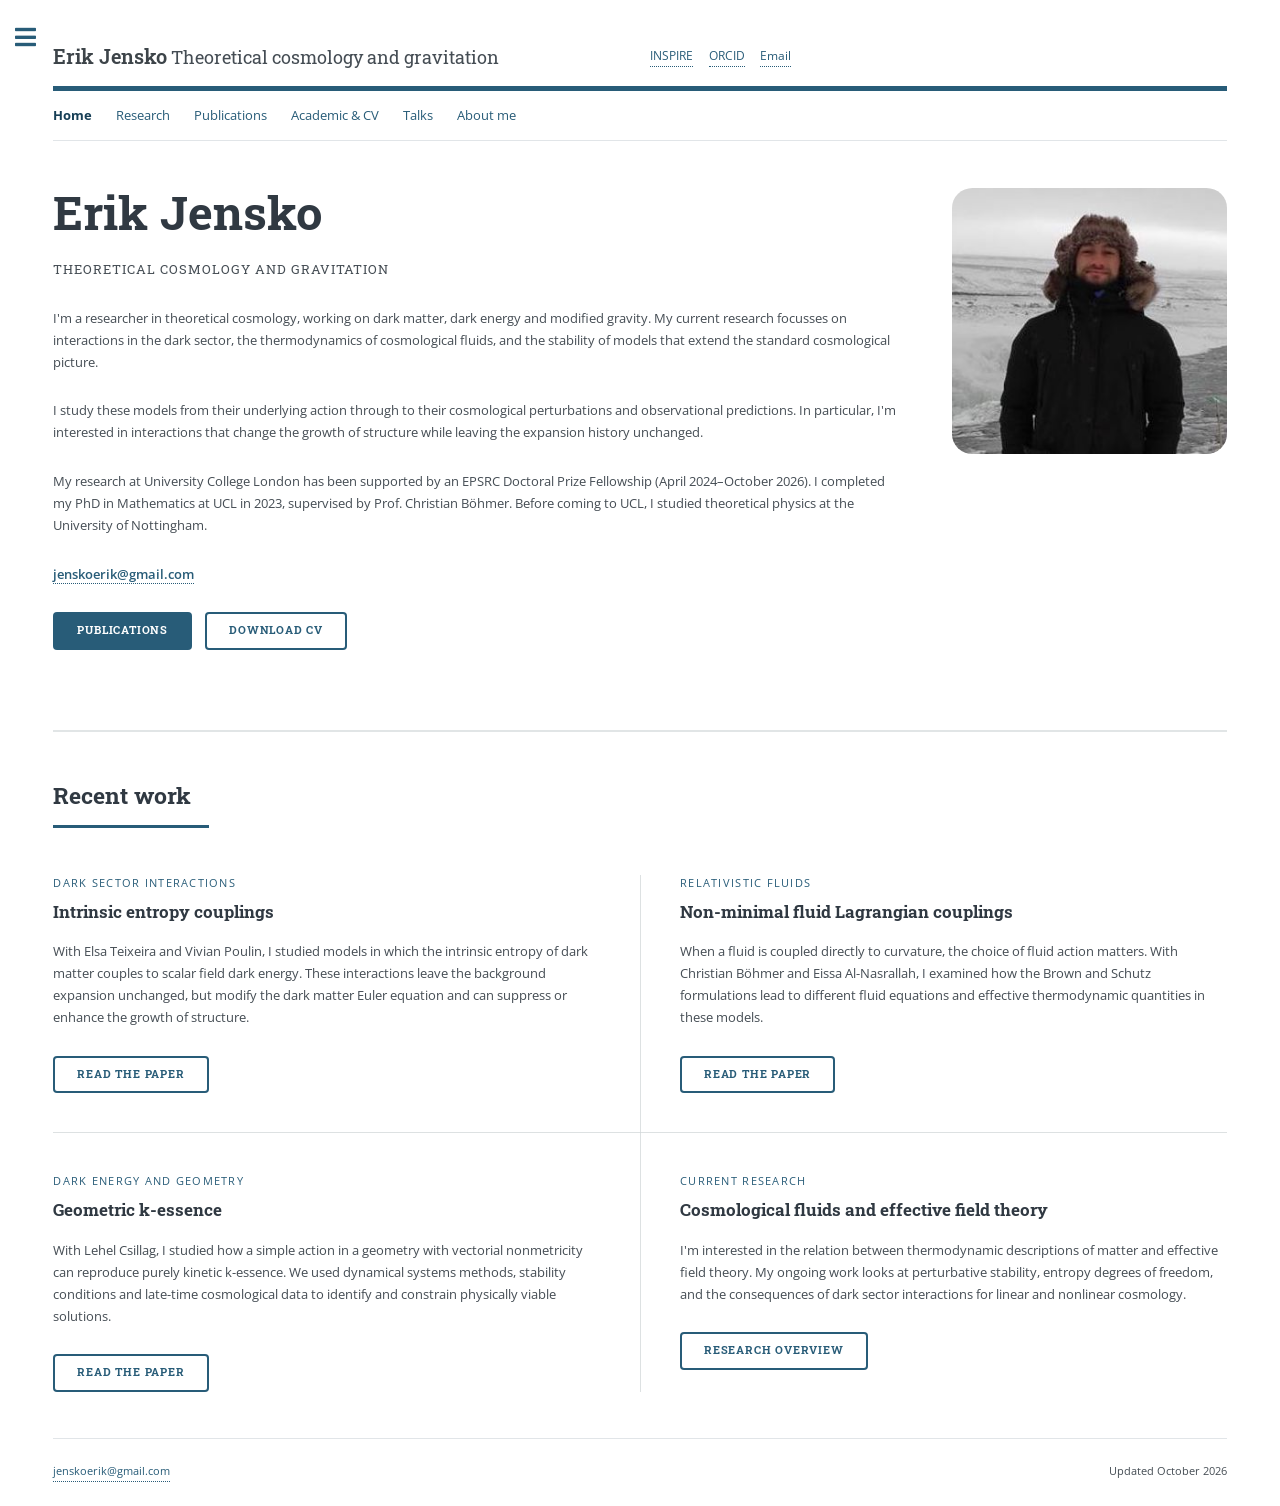
==== index.html @ faf23cb6 "Add files via upload" ====
<!DOCTYPE html>
<!-- Editorial by HTML5 UP | html5up.net | CCA 3.0: html5up.net/license -->
<html lang="en">
<head>
  <meta charset="utf-8">
  <meta name="viewport" content="width=device-width, initial-scale=1">
  <title>Theoretical cosmology and gravitation | Erik Jensko</title>
  <meta name="description" content="Erik Jensko: theoretical cosmology, interacting dark sectors, cosmological fluids and modified gravity. Research, publications and contact details.">
  <meta name="author" content="Erik Jensko">
  <link rel="canonical" href="https://erikjensko.github.io/">
  <meta property="og:title" content="Theoretical cosmology and gravitation | Erik Jensko">
  <meta property="og:description" content="Erik Jensko: theoretical cosmology, interacting dark sectors, cosmological fluids and modified gravity. Research, publications and contact details.">
  <meta property="og:type" content="website">
  <link rel="stylesheet" href="assets/css/main.css">
  <link rel="stylesheet" href="assets/css/updates.css">
</head>
<body>
<a class="skip-link" href="#content">Skip to content</a>
<div id="wrapper">
  <div id="main"><div class="inner">
    <header id="header">
      <a href="index.html" class="logo"><strong>Erik Jensko</strong><span> Theoretical cosmology and gravitation</span></a>
      <nav class="header-links" aria-label="Research profiles"><a href="https://inspirehep.net/authors/1873100">INSPIRE</a><a href="https://orcid.org/0000-0002-6422-0753">ORCID</a><a href="mailto:jenskoerik@gmail.com">Email</a></nav>
    </header>
    <nav class="page-nav" aria-label="Main navigation"><ul><li><a href="index.html" aria-current="page">Home</a></li><li><a href="research.html">Research</a></li><li><a href="publications.html">Publications</a></li><li><a href="academic.html">Academic & CV</a></li><li><a href="talks.html">Talks</a></li><li><a href="misc.html">About me</a></li></ul></nav>
    <main id="content">
<section id="banner">
 <div class="content"><header><h1>Erik Jensko</h1><p>Theoretical cosmology and gravitation</p></header>
 <p>I'm a researcher in theoretical cosmology, working on dark matter, dark energy and modified gravity. My current research focusses on interactions in the dark sector, the thermodynamics of cosmological fluids, and the stability of models that extend the standard cosmological picture.</p>
 <p>I study these models from their underlying action through to their cosmological perturbations and observational predictions. In particular, I'm interested in interactions that change the growth of structure while leaving the expansion history unchanged.</p>
 <p>My research at University College London has been supported by an EPSRC Doctoral Prize Fellowship (April 2024–October 2026). I completed my PhD in Mathematics at UCL in 2023, supervised by Prof. Christian Böhmer. Before coming to UCL, I studied theoretical physics at the University of Nottingham.</p>
 <p class="direct-contact"><a href="mailto:jenskoerik@gmail.com">jenskoerik@gmail.com</a></p>
 <ul class="actions"><li><a class="button primary" href="publications.html">Publications</a></li><li><a class="button" href="PDF/Erik_Jensko_CV.pdf">Download CV</a></li></ul>
 </div><span class="image object portrait"><img src="images/me.jpg" alt="Portrait of Erik Jensko"></span>
</section>
<section><header class="major"><h2>Recent work</h2></header><div class="posts">
 <article><p class="eyebrow">Dark sector interactions</p><h3>Intrinsic entropy couplings</h3><p>With Elsa Teixeira and Vivian Poulin, I studied models in which the intrinsic entropy of dark matter couples to scalar field dark energy. These interactions leave the background expansion unchanged, but modify the dark matter Euler equation and can suppress or enhance the growth of structure.</p><ul class="actions"><li><a class="button" href="https://arxiv.org/abs/2603.10622">Read the paper</a></li></ul></article>
 <article><p class="eyebrow">Relativistic fluids</p><h3>Non-minimal fluid Lagrangian couplings</h3><p>When a fluid is coupled directly to curvature, the choice of fluid action matters. With Christian Böhmer and Eissa Al-Nasrallah, I examined how the Brown and Schutz formulations lead to different fluid equations and effective thermodynamic quantities in these models.</p><ul class="actions"><li><a class="button" href="https://arxiv.org/abs/2605.16220">Read the paper</a></li></ul></article>
 <article><p class="eyebrow">Dark energy and geometry</p><h3>Geometric k-essence</h3><p>With Lehel Csillag, I studied how a simple action in a geometry with vectorial nonmetricity can reproduce purely kinetic k-essence. We used dynamical systems methods, stability conditions and late-time cosmological data to identify and constrain physically viable solutions.</p><ul class="actions"><li><a class="button" href="https://arxiv.org/abs/2505.15975">Read the paper</a></li></ul></article>
 <article><p class="eyebrow">Current research</p><h3>Cosmological fluids and effective field theory</h3><p>I'm interested in the relation between thermodynamic descriptions of matter and effective field theory. My ongoing work looks at perturbative stability, entropy degrees of freedom, and the consequences of dark sector interactions for linear and nonlinear cosmology.</p><ul class="actions"><li><a class="button" href="research.html">Research overview</a></li></ul></article>
</div></section>
</main>
    <footer class="page-footer"><a href="mailto:jenskoerik@gmail.com">jenskoerik@gmail.com</a><span>Updated October 2026</span></footer>
  </div></div>
  <aside id="sidebar"><div class="inner">
    <nav id="menu" aria-label="Sidebar navigation"><header class="major"><h2>Erik Jensko</h2></header><ul><li><a href="index.html" aria-current="page">Home</a></li><li><a href="research.html">Research</a></li><li><a href="publications.html">Publications</a></li><li><a href="academic.html">Academic & CV</a></li><li><a href="talks.html">Talks</a></li><li><a href="misc.html">About me</a></li></ul></nav>
    <section><header class="major"><h2>Contact</h2></header><ul class="contact"><li class="icon solid fa-envelope"><a href="mailto:jenskoerik@gmail.com">jenskoerik@gmail.com</a></li></ul><p>Theoretical cosmology, dark sector models and modified gravity.</p></section>
    <section><header class="major"><h2>Research profiles</h2></header><ul class="alt"><li><a href="https://inspirehep.net/authors/1873100">INSPIRE publication record</a></li><li><a href="https://orcid.org/0000-0002-6422-0753">ORCID</a></li><li><a href="https://github.com/ErikJensko">GitHub</a></li><li><a href="https://www.researchgate.net/profile/Erik-Jensko">ResearchGate</a></li></ul><a class="button" href="PDF/Erik_Jensko_CV.pdf">Download CV</a></section>
    <footer id="footer"><p class="copyright">&copy; Erik Jensko. Design: <a href="https://html5up.net/editorial">Editorial by HTML5 UP</a>.</p></footer>
  </div></aside>
</div>
<script src="assets/js/jquery.min.js"></script>
<script src="assets/js/browser.min.js"></script>
<script src="assets/js/breakpoints.min.js"></script>
<script src="assets/js/util.js"></script>
<script src="assets/js/main.js"></script>
</body></html>
---- assets/css/main.css ----
@import url(fontawesome-all.min.css);
@import url("https://fonts.googleapis.com/css?family=Open+Sans:400,600,400italic,600italic|Roboto+Slab:400,700");
/*
	Editorial by HTML5 UP
	html5up.net | @ajlkn
	Free for personal and commercial use under the CCA 3.0 license (html5up.net/license)
*/
html, body, div, span, applet, object,
iframe, h1, h2, h3, h4, h5, h6, p, blockquote,
pre, a, abbr, acronym, address, big, cite,
code, del, dfn, em, img, ins, kbd, q, s, samp,
small, strike, strong, sub, sup, tt, var, b,
u, i, center, dl, dt, dd, ol, ul, li, fieldset,
form, label, legend, table, caption, tbody,
tfoot, thead, tr, th, td, article, aside,
canvas, details, embed, figure, figcaption,
footer, header, hgroup, menu, nav, output, ruby,
section, summary, time, mark, audio, video {
  margin: 0;
  padding: 0;
  border: 10;
  font-size: 100%;
  font: inherit;
  vertical-align: baseline; }

article, aside, details, figcaption, figure,
footer, header, hgroup, menu, nav, section {
  display: block; }

body {
  line-height: 1; }

ol, ul {
  list-style: none; }

blockquote, q {
  quotes: none; }
  blockquote:before, blockquote:after, q:before, q:after {
    content: '';
    content: none; }

table {
  border-collapse: collapse;
  border-spacing: 0; }

body {
  -webkit-text-size-adjust: none; }

mark {
  background-color: transparent;
  color: inherit; }

input::-moz-focus-inner {
  border: 0;
  padding: 0; }

input, select, textarea {
  -moz-appearance: none;
  -webkit-appearance: none;
  -ms-appearance: none;
  appearance: none; }

/* Basic */
@-ms-viewport {
  width: device-width; }

body {
  -ms-overflow-style: scrollbar; }

@media screen and (max-width: 480px) {
  html, body {
    min-width: 320px; } }

html {
  box-sizing: border-box; }

*, *:before, *:after {
  box-sizing: inherit; }

body {
  background: #ffffff; }
  body.is-preload *, body.is-preload *:before, body.is-preload *:after, body.is-resizing *, body.is-resizing *:before, body.is-resizing *:after {
    -moz-animation: none !important;
    -webkit-animation: none !important;
    -ms-animation: none !important;
    animation: none !important;
    -moz-transition: none !important;
    -webkit-transition: none !important;
    -ms-transition: none !important;
    transition: none !important; }

/* Type */
body, input, select, textarea {
  color: #7f888f;
  font-family: "Open Sans", sans-serif;
  font-size: 13pt;
  font-weight: 400;
  line-height: 1.65; }
  @media screen and (max-width: 1680px) {
    body, input, select, textarea {
      font-size: 11pt; } }
  @media screen and (max-width: 1280px) {
    body, input, select, textarea {
      font-size: 10pt; } }
  @media screen and (max-width: 360px) {
    body, input, select, textarea {
      font-size: 9pt; } }

a {
  -moz-transition: color 0.2s ease-in-out, border-bottom-color 0.2s ease-in-out;
  -webkit-transition: color 0.2s ease-in-out, border-bottom-color 0.2s ease-in-out;
  -ms-transition: color 0.2s ease-in-out, border-bottom-color 0.2s ease-in-out;
  transition: color 0.2s ease-in-out, border-bottom-color 0.2s ease-in-out;
  border-bottom: dotted 1px;
  color: #f56a6a;
  text-decoration: none; }
  a:hover {
    border-bottom-color: #f56a6a;
    color: #f56a6a !important; }
    a:hover strong {
      color: inherit; }

strong, b {
  color: #3d4449;
  font-weight: 600; }

em, i {
  font-style: italic; }

p {
  margin: 0 0 2em 0; }

h1, h2, h3, h4, h5, h6 {
  color: #3d4449;
  font-family: "Roboto Slab", serif;
  font-weight: 700;
  line-height: 1.5;
  margin: 0 0 1em 0; }
  h1 a, h2 a, h3 a, h4 a, h5 a, h6 a {
    color: inherit;
    text-decoration: none;
    border-bottom: 0; }

h1 {
  font-size: 4em;
  margin: 0 0 0.5em 0;
  line-height: 1.3; }

h2 {
  font-size: 1.75em; }

h3 {
  font-size: 1.25em; }

h4 {
  font-size: 1.1em; }

h5 {
  font-size: 0.9em; }

h6 {
  font-size: 0.7em; }

@media screen and (max-width: 1680px) {
  h1 {
    font-size: 3.5em; } }

@media screen and (max-width: 980px) {
  h1 {
    font-size: 3.25em; } }

@media screen and (max-width: 736px) {
  h1 {
    font-size: 2em;
    line-height: 1.4; }
  h2 {
    font-size: 1.5em; } }

sub {
  font-size: 0.8em;
  position: relative;
  top: 0.5em; }

sup {
  font-size: 0.8em;
  position: relative;
  top: -0.5em; }

blockquote {
  border-left: solid 3px rgba(210, 215, 217, 0.75);
  font-style: italic;
  margin: 0 0 2em 0;
  padding: 0.5em 0 0.5em 2em; }

code {
  background: rgba(230, 235, 237, 0.25);
  border-radius: 0.375em;
  border: solid 1px rgba(210, 215, 217, 0.75);
  font-family: "Courier New", monospace;
  font-size: 0.9em;
  margin: 0 0.25em;
  padding: 0.25em 0.65em; }

pre {
  -webkit-overflow-scrolling: touch;
  font-family: "Courier New", monospace;
  font-size: 0.9em;
  margin: 0 0 2em 0; }
  pre code {
    display: block;
    line-height: 1.75;
    padding: 1em 1.5em;
    overflow-x: auto; }

hr {
  border: 0;
  border-bottom: solid 1px rgba(210, 215, 217, 0.75);
  margin: 2em 0; }
  hr.major {
    margin: 3em 0; }

.align-left {
  text-align: left; }

.align-center {
  text-align: center; }

.align-right {
  text-align: right; }

/* Row */
.row {
  display: flex;
  flex-wrap: wrap;
  box-sizing: border-box;
  align-items: stretch; }
  .row > * {
    box-sizing: border-box; }
  .row.gtr-uniform > * > :last-child {
    margin-bottom: 0; }
  .row.aln-left {
    justify-content: flex-start; }
  .row.aln-center {
    justify-content: center; }
  .row.aln-right {
    justify-content: flex-end; }
  .row.aln-top {
    align-items: flex-start; }
  .row.aln-middle {
    align-items: center; }
  .row.aln-bottom {
    align-items: flex-end; }
  .row > .imp {
    order: -1; }
  .row > .col-1 {
    width: 8.33333%; }
  .row > .off-1 {
    margin-left: 8.33333%; }
  .row > .col-2 {
    width: 16.66667%; }
  .row > .off-2 {
    margin-left: 16.66667%; }
  .row > .col-3 {
    width: 25%; }
  .row > .off-3 {
    margin-left: 25%; }
  .row > .col-4 {
    width: 33.33333%; }
  .row > .off-4 {
    margin-left: 33.33333%; }
  .row > .col-5 {
    width: 41.66667%; }
  .row > .off-5 {
    margin-left: 41.66667%; }
  .row > .col-6 {
    width: 50%; }
  .row > .off-6 {
    margin-left: 50%; }
  .row > .col-7 {
    width: 58.33333%; }
  .row > .off-7 {
    margin-left: 58.33333%; }
  .row > .col-8 {
    width: 66.66667%; }
  .row > .off-8 {
    margin-left: 66.66667%; }
  .row > .col-9 {
    width: 75%; }
  .row > .off-9 {
    margin-left: 75%; }
  .row > .col-10 {
    width: 83.33333%; }
  .row > .off-10 {
    margin-left: 83.33333%; }
  .row > .col-11 {
    width: 91.66667%; }
  .row > .off-11 {
    margin-left: 91.66667%; }
  .row > .col-12 {
    width: 100%; }
  .row > .off-12 {
    margin-left: 100%; }
  .row.gtr-0 {
    margin-top: 0;
    margin-left: 0em; }
    .row.gtr-0 > * {
      padding: 0 0 0 0em; }
    .row.gtr-0.gtr-uniform {
      margin-top: 0em; }
      .row.gtr-0.gtr-uniform > * {
        padding-top: 0em; }
  .row.gtr-25 {
    margin-top: 0;
    margin-left: -0.375em; }
    .row.gtr-25 > * {
      padding: 0 0 0 0.375em; }
    .row.gtr-25.gtr-uniform {
      margin-top: -0.375em; }
      .row.gtr-25.gtr-uniform > * {
        padding-top: 0.375em; }
  .row.gtr-50 {
    margin-top: 0;
    margin-left: -0.75em; }
    .row.gtr-50 > * {
      padding: 0 0 0 0.75em; }
    .row.gtr-50.gtr-uniform {
      margin-top: -0.75em; }
      .row.gtr-50.gtr-uniform > * {
        padding-top: 0.75em; }
  .row {
    margin-top: 0;
    margin-left: -1.5em; }
    .row > * {
      padding: 0 0 0 1.5em; }
    .row.gtr-uniform {
      margin-top: -1.5em; }
      .row.gtr-uniform > * {
        padding-top: 1.5em; }
  .row.gtr-150 {
    margin-top: 0;
    margin-left: -2.25em; }
    .row.gtr-150 > * {
      padding: 0 0 0 2.25em; }
    .row.gtr-150.gtr-uniform {
      margin-top: -2.25em; }
      .row.gtr-150.gtr-uniform > * {
        padding-top: 2.25em; }
  .row.gtr-200 {
    margin-top: 0;
    margin-left: -3em; }
    .row.gtr-200 > * {
      padding: 0 0 0 3em; }
    .row.gtr-200.gtr-uniform {
      margin-top: -3em; }
      .row.gtr-200.gtr-uniform > * {
        padding-top: 3em; }
  @media screen and (max-width: 1680px) {
    .row {
      display: flex;
      flex-wrap: wrap;
      box-sizing: border-box;
      align-items: stretch; }
      .row > * {
        box-sizing: border-box; }
      .row.gtr-uniform > * > :last-child {
        margin-bottom: 0; }
      .row.aln-left {
        justify-content: flex-start; }
      .row.aln-center {
        justify-content: center; }
      .row.aln-right {
        justify-content: flex-end; }
      .row.aln-top {
        align-items: flex-start; }
      .row.aln-middle {
        align-items: center; }
      .row.aln-bottom {
        align-items: flex-end; }
      .row > .imp-xlarge {
        order: -1; }
      .row > .col-1-xlarge {
        width: 8.33333%; }
      .row > .off-1-xlarge {
        margin-left: 8.33333%; }
      .row > .col-2-xlarge {
        width: 16.66667%; }
      .row > .off-2-xlarge {
        margin-left: 16.66667%; }
      .row > .col-3-xlarge {
        width: 25%; }
      .row > .off-3-xlarge {
        margin-left: 25%; }
      .row > .col-4-xlarge {
        width: 33.33333%; }
      .row > .off-4-xlarge {
        margin-left: 33.33333%; }
      .row > .col-5-xlarge {
        width: 41.66667%; }
      .row > .off-5-xlarge {
        margin-left: 41.66667%; }
      .row > .col-6-xlarge {
        width: 50%; }
      .row > .off-6-xlarge {
        margin-left: 50%; }
      .row > .col-7-xlarge {
        width: 58.33333%; }
      .row > .off-7-xlarge {
        margin-left: 58.33333%; }
      .row > .col-8-xlarge {
        width: 66.66667%; }
      .row > .off-8-xlarge {
        margin-left: 66.66667%; }
      .row > .col-9-xlarge {
        width: 75%; }
      .row > .off-9-xlarge {
        margin-left: 75%; }
      .row > .col-10-xlarge {
        width: 83.33333%; }
      .row > .off-10-xlarge {
        margin-left: 83.33333%; }
      .row > .col-11-xlarge {
        width: 91.66667%; }
      .row > .off-11-xlarge {
        margin-left: 91.66667%; }
      .row > .col-12-xlarge {
        width: 100%; }
      .row > .off-12-xlarge {
        margin-left: 100%; }
      .row.gtr-0 {
        margin-top: 0;
        margin-left: 0em; }
        .row.gtr-0 > * {
          padding: 0 0 0 0em; }
        .row.gtr-0.gtr-uniform {
          margin-top: 0em; }
          .row.gtr-0.gtr-uniform > * {
            padding-top: 0em; }
      .row.gtr-25 {
        margin-top: 0;
        margin-left: -0.375em; }
        .row.gtr-25 > * {
          padding: 0 0 0 0.375em; }
        .row.gtr-25.gtr-uniform {
          margin-top: -0.375em; }
          .row.gtr-25.gtr-uniform > * {
            padding-top: 0.375em; }
      .row.gtr-50 {
        margin-top: 0;
        margin-left: -0.75em; }
        .row.gtr-50 > * {
          padding: 0 0 0 0.75em; }
        .row.gtr-50.gtr-uniform {
          margin-top: -0.75em; }
          .row.gtr-50.gtr-uniform > * {
            padding-top: 0.75em; }
      .row {
        margin-top: 0;
        margin-left: -1.5em; }
        .row > * {
          padding: 0 0 0 1.5em; }
        .row.gtr-uniform {
          margin-top: -1.5em; }
          .row.gtr-uniform > * {
            padding-top: 1.5em; }
      .row.gtr-150 {
        margin-top: 0;
        margin-left: -2.25em; }
        .row.gtr-150 > * {
          padding: 0 0 0 2.25em; }
        .row.gtr-150.gtr-uniform {
          margin-top: -2.25em; }
          .row.gtr-150.gtr-uniform > * {
            padding-top: 2.25em; }
      .row.gtr-200 {
        margin-top: 0;
        margin-left: -3em; }
        .row.gtr-200 > * {
          padding: 0 0 0 3em; }
        .row.gtr-200.gtr-uniform {
          margin-top: -3em; }
          .row.gtr-200.gtr-uniform > * {
            padding-top: 3em; } }
  @media screen and (max-width: 1280px) {
    .row {
      display: flex;
      flex-wrap: wrap;
      box-sizing: border-box;
      align-items: stretch; }
      .row > * {
        box-sizing: border-box; }
      .row.gtr-uniform > * > :last-child {
        margin-bottom: 0; }
      .row.aln-left {
        justify-content: flex-start; }
      .row.aln-center {
        justify-content: center; }
      .row.aln-right {
        justify-content: flex-end; }
      .row.aln-top {
        align-items: flex-start; }
      .row.aln-middle {
        align-items: center; }
      .row.aln-bottom {
        align-items: flex-end; }
      .row > .imp-large {
        order: -1; }
      .row > .col-1-large {
        width: 8.33333%; }
      .row > .off-1-large {
        margin-left: 8.33333%; }
      .row > .col-2-large {
        width: 16.66667%; }
      .row > .off-2-large {
        margin-left: 16.66667%; }
      .row > .col-3-large {
        width: 25%; }
      .row > .off-3-large {
        margin-left: 25%; }
      .row > .col-4-large {
        width: 33.33333%; }
      .row > .off-4-large {
        margin-left: 33.33333%; }
      .row > .col-5-large {
        width: 41.66667%; }
      .row > .off-5-large {
        margin-left: 41.66667%; }
      .row > .col-6-large {
        width: 50%; }
      .row > .off-6-large {
        margin-left: 50%; }
      .row > .col-7-large {
        width: 58.33333%; }
      .row > .off-7-large {
        margin-left: 58.33333%; }
      .row > .col-8-large {
        width: 66.66667%; }
      .row > .off-8-large {
        margin-left: 66.66667%; }
      .row > .col-9-large {
        width: 75%; }
      .row > .off-9-large {
        margin-left: 75%; }
      .row > .col-10-large {
        width: 83.33333%; }
      .row > .off-10-large {
        margin-left: 83.33333%; }
      .row > .col-11-large {
        width: 91.66667%; }
      .row > .off-11-large {
        margin-left: 91.66667%; }
      .row > .col-12-large {
        width: 100%; }
      .row > .off-12-large {
        margin-left: 100%; }
      .row.gtr-0 {
        margin-top: 0;
        margin-left: 0em; }
        .row.gtr-0 > * {
          padding: 0 0 0 0em; }
        .row.gtr-0.gtr-uniform {
          margin-top: 0em; }
          .row.gtr-0.gtr-uniform > * {
            padding-top: 0em; }
      .row.gtr-25 {
        margin-top: 0;
        margin-left: -0.375em; }
        .row.gtr-25 > * {
          padding: 0 0 0 0.375em; }
        .row.gtr-25.gtr-uniform {
          margin-top: -0.375em; }
          .row.gtr-25.gtr-uniform > * {
            padding-top: 0.375em; }
      .row.gtr-50 {
        margin-top: 0;
        margin-left: -0.75em; }
        .row.gtr-50 > * {
          padding: 0 0 0 0.75em; }
        .row.gtr-50.gtr-uniform {
          margin-top: -0.75em; }
          .row.gtr-50.gtr-uniform > * {
            padding-top: 0.75em; }
      .row {
        margin-top: 0;
        margin-left: -1.5em; }
        .row > * {
          padding: 0 0 0 1.5em; }
        .row.gtr-uniform {
          margin-top: -1.5em; }
          .row.gtr-uniform > * {
            padding-top: 1.5em; }
      .row.gtr-150 {
        margin-top: 0;
        margin-left: -2.25em; }
        .row.gtr-150 > * {
          padding: 0 0 0 2.25em; }
        .row.gtr-150.gtr-uniform {
          margin-top: -2.25em; }
          .row.gtr-150.gtr-uniform > * {
            padding-top: 2.25em; }
      .row.gtr-200 {
        margin-top: 0;
        margin-left: -3em; }
        .row.gtr-200 > * {
          padding: 0 0 0 3em; }
        .row.gtr-200.gtr-uniform {
          margin-top: -3em; }
          .row.gtr-200.gtr-uniform > * {
            padding-top: 3em; } }
  @media screen and (max-width: 980px) {
    .row {
      display: flex;
      flex-wrap: wrap;
      box-sizing: border-box;
      align-items: stretch; }
      .row > * {
        box-sizing: border-box; }
      .row.gtr-uniform > * > :last-child {
        margin-bottom: 0; }
      .row.aln-left {
        justify-content: flex-start; }
      .row.aln-center {
        justify-content: center; }
      .row.aln-right {
        justify-content: flex-end; }
      .row.aln-top {
        align-items: flex-start; }
      .row.aln-middle {
        align-items: center; }
      .row.aln-bottom {
        align-items: flex-end; }
      .row > .imp-medium {
        order: -1; }
      .row > .col-1-medium {
        width: 8.33333%; }
      .row > .off-1-medium {
        margin-left: 8.33333%; }
      .row > .col-2-medium {
        width: 16.66667%; }
      .row > .off-2-medium {
        margin-left: 16.66667%; }
      .row > .col-3-medium {
        width: 25%; }
      .row > .off-3-medium {
        margin-left: 25%; }
      .row > .col-4-medium {
        width: 33.33333%; }
      .row > .off-4-medium {
        margin-left: 33.33333%; }
      .row > .col-5-medium {
        width: 41.66667%; }
      .row > .off-5-medium {
        margin-left: 41.66667%; }
      .row > .col-6-medium {
        width: 50%; }
      .row > .off-6-medium {
        margin-left: 50%; }
      .row > .col-7-medium {
        width: 58.33333%; }
      .row > .off-7-medium {
        margin-left: 58.33333%; }
      .row > .col-8-medium {
        width: 66.66667%; }
      .row > .off-8-medium {
        margin-left: 66.66667%; }
      .row > .col-9-medium {
        width: 75%; }
      .row > .off-9-medium {
        margin-left: 75%; }
      .row > .col-10-medium {
        width: 83.33333%; }
      .row > .off-10-medium {
        margin-left: 83.33333%; }
      .row > .col-11-medium {
        width: 91.66667%; }
      .row > .off-11-medium {
        margin-left: 91.66667%; }
      .row > .col-12-medium {
        width: 100%; }
      .row > .off-12-medium {
        margin-left: 100%; }
      .row.gtr-0 {
        margin-top: 0;
        margin-left: 0em; }
        .row.gtr-0 > * {
          padding: 0 0 0 0em; }
        .row.gtr-0.gtr-uniform {
          margin-top: 0em; }
          .row.gtr-0.gtr-uniform > * {
            padding-top: 0em; }
      .row.gtr-25 {
        margin-top: 0;
        margin-left: -0.375em; }
        .row.gtr-25 > * {
          padding: 0 0 0 0.375em; }
        .row.gtr-25.gtr-uniform {
          margin-top: -0.375em; }
          .row.gtr-25.gtr-uniform > * {
            padding-top: 0.375em; }
      .row.gtr-50 {
        margin-top: 0;
        margin-left: -0.75em; }
        .row.gtr-50 > * {
          padding: 0 0 0 0.75em; }
        .row.gtr-50.gtr-uniform {
          margin-top: -0.75em; }
          .row.gtr-50.gtr-uniform > * {
            padding-top: 0.75em; }
      .row {
        margin-top: 0;
        margin-left: -1.5em; }
        .row > * {
          padding: 0 0 0 1.5em; }
        .row.gtr-uniform {
          margin-top: -1.5em; }
          .row.gtr-uniform > * {
            padding-top: 1.5em; }
      .row.gtr-150 {
        margin-top: 0;
        margin-left: -2.25em; }
        .row.gtr-150 > * {
          padding: 0 0 0 2.25em; }
        .row.gtr-150.gtr-uniform {
          margin-top: -2.25em; }
          .row.gtr-150.gtr-uniform > * {
            padding-top: 2.25em; }
      .row.gtr-200 {
        margin-top: 0;
        margin-left: -3em; }
        .row.gtr-200 > * {
          padding: 0 0 0 3em; }
        .row.gtr-200.gtr-uniform {
          margin-top: -3em; }
          .row.gtr-200.gtr-uniform > * {
            padding-top: 3em; } }
  @media screen and (max-width: 736px) {
    .row {
      display: flex;
      flex-wrap: wrap;
      box-sizing: border-box;
      align-items: stretch; }
      .row > * {
        box-sizing: border-box; }
      .row.gtr-uniform > * > :last-child {
        margin-bottom: 0; }
      .row.aln-left {
        justify-content: flex-start; }
      .row.aln-center {
        justify-content: center; }
      .row.aln-right {
        justify-content: flex-end; }
      .row.aln-top {
        align-items: flex-start; }
      .row.aln-middle {
        align-items: center; }
      .row.aln-bottom {
        align-items: flex-end; }
      .row > .imp-small {
        order: -1; }
      .row > .col-1-small {
        width: 8.33333%; }
      .row > .off-1-small {
        margin-left: 8.33333%; }
      .row > .col-2-small {
        width: 16.66667%; }
      .row > .off-2-small {
        margin-left: 16.66667%; }
      .row > .col-3-small {
        width: 25%; }
      .row > .off-3-small {
        margin-left: 25%; }
      .row > .col-4-small {
        width: 33.33333%; }
      .row > .off-4-small {
        margin-left: 33.33333%; }
      .row > .col-5-small {
        width: 41.66667%; }
      .row > .off-5-small {
        margin-left: 41.66667%; }
      .row > .col-6-small {
        width: 50%; }
      .row > .off-6-small {
        margin-left: 50%; }
      .row > .col-7-small {
        width: 58.33333%; }
      .row > .off-7-small {
        margin-left: 58.33333%; }
      .row > .col-8-small {
        width: 66.66667%; }
      .row > .off-8-small {
        margin-left: 66.66667%; }
      .row > .col-9-small {
        width: 75%; }
      .row > .off-9-small {
        margin-left: 75%; }
      .row > .col-10-small {
        width: 83.33333%; }
      .row > .off-10-small {
        margin-left: 83.33333%; }
      .row > .col-11-small {
        width: 91.66667%; }
      .row > .off-11-small {
        margin-left: 91.66667%; }
      .row > .col-12-small {
        width: 100%; }
      .row > .off-12-small {
        margin-left: 100%; }
      .row.gtr-0 {
        margin-top: 0;
        margin-left: 0em; }
        .row.gtr-0 > * {
          padding: 0 0 0 0em; }
        .row.gtr-0.gtr-uniform {
          margin-top: 0em; }
          .row.gtr-0.gtr-uniform > * {
            padding-top: 0em; }
      .row.gtr-25 {
        margin-top: 0;
        margin-left: -0.375em; }
        .row.gtr-25 > * {
          padding: 0 0 0 0.375em; }
        .row.gtr-25.gtr-uniform {
          margin-top: -0.375em; }
          .row.gtr-25.gtr-uniform > * {
            padding-top: 0.375em; }
      .row.gtr-50 {
        margin-top: 0;
        margin-left: -0.75em; }
        .row.gtr-50 > * {
          padding: 0 0 0 0.75em; }
        .row.gtr-50.gtr-uniform {
          margin-top: -0.75em; }
          .row.gtr-50.gtr-uniform > * {
            padding-top: 0.75em; }
      .row {
        margin-top: 0;
        margin-left: -1.5em; }
        .row > * {
          padding: 0 0 0 1.5em; }
        .row.gtr-uniform {
          margin-top: -1.5em; }
          .row.gtr-uniform > * {
            padding-top: 1.5em; }
      .row.gtr-150 {
        margin-top: 0;
        margin-left: -2.25em; }
        .row.gtr-150 > * {
          padding: 0 0 0 2.25em; }
        .row.gtr-150.gtr-uniform {
          margin-top: -2.25em; }
          .row.gtr-150.gtr-uniform > * {
            padding-top: 2.25em; }
      .row.gtr-200 {
        margin-top: 0;
        margin-left: -3em; }
        .row.gtr-200 > * {
          padding: 0 0 0 3em; }
        .row.gtr-200.gtr-uniform {
          margin-top: -3em; }
          .row.gtr-200.gtr-uniform > * {
            padding-top: 3em; } }
  @media screen and (max-width: 480px) {
    .row {
      display: flex;
      flex-wrap: wrap;
      box-sizing: border-box;
      align-items: stretch; }
      .row > * {
        box-sizing: border-box; }
      .row.gtr-uniform > * > :last-child {
        margin-bottom: 0; }
      .row.aln-left {
        justify-content: flex-start; }
      .row.aln-center {
        justify-content: center; }
      .row.aln-right {
        justify-content: flex-end; }
      .row.aln-top {
        align-items: flex-start; }
      .row.aln-middle {
        align-items: center; }
      .row.aln-bottom {
        align-items: flex-end; }
      .row > .imp-xsmall {
        order: -1; }
      .row > .col-1-xsmall {
        width: 8.33333%; }
      .row > .off-1-xsmall {
        margin-left: 8.33333%; }
      .row > .col-2-xsmall {
        width: 16.66667%; }
      .row > .off-2-xsmall {
        margin-left: 16.66667%; }
      .row > .col-3-xsmall {
        width: 25%; }
      .row > .off-3-xsmall {
        margin-left: 25%; }
      .row > .col-4-xsmall {
        width: 33.33333%; }
      .row > .off-4-xsmall {
        margin-left: 33.33333%; }
      .row > .col-5-xsmall {
        width: 41.66667%; }
      .row > .off-5-xsmall {
        margin-left: 41.66667%; }
      .row > .col-6-xsmall {
        width: 50%; }
      .row > .off-6-xsmall {
        margin-left: 50%; }
      .row > .col-7-xsmall {
        width: 58.33333%; }
      .row > .off-7-xsmall {
        margin-left: 58.33333%; }
      .row > .col-8-xsmall {
        width: 66.66667%; }
      .row > .off-8-xsmall {
        margin-left: 66.66667%; }
      .row > .col-9-xsmall {
        width: 75%; }
      .row > .off-9-xsmall {
        margin-left: 75%; }
      .row > .col-10-xsmall {
        width: 83.33333%; }
      .row > .off-10-xsmall {
        margin-left: 83.33333%; }
      .row > .col-11-xsmall {
        width: 91.66667%; }
      .row > .off-11-xsmall {
        margin-left: 91.66667%; }
      .row > .col-12-xsmall {
        width: 100%; }
      .row > .off-12-xsmall {
        margin-left: 100%; }
      .row.gtr-0 {
        margin-top: 0;
        margin-left: 0em; }
        .row.gtr-0 > * {
          padding: 0 0 0 0em; }
        .row.gtr-0.gtr-uniform {
          margin-top: 0em; }
          .row.gtr-0.gtr-uniform > * {
            padding-top: 0em; }
      .row.gtr-25 {
        margin-top: 0;
        margin-left: -0.375em; }
        .row.gtr-25 > * {
          padding: 0 0 0 0.375em; }
        .row.gtr-25.gtr-uniform {
          margin-top: -0.375em; }
          .row.gtr-25.gtr-uniform > * {
            padding-top: 0.375em; }
      .row.gtr-50 {
        margin-top: 0;
        margin-left: -0.75em; }
        .row.gtr-50 > * {
          padding: 0 0 0 0.75em; }
        .row.gtr-50.gtr-uniform {
          margin-top: -0.75em; }
          .row.gtr-50.gtr-uniform > * {
            padding-top: 0.75em; }
      .row {
        margin-top: 0;
        margin-left: -1.5em; }
        .row > * {
          padding: 0 0 0 1.5em; }
        .row.gtr-uniform {
          margin-top: -1.5em; }
          .row.gtr-uniform > * {
            padding-top: 1.5em; }
      .row.gtr-150 {
        margin-top: 0;
        margin-left: -2.25em; }
        .row.gtr-150 > * {
          padding: 0 0 0 2.25em; }
        .row.gtr-150.gtr-uniform {
          margin-top: -2.25em; }
          .row.gtr-150.gtr-uniform > * {
            padding-top: 2.25em; }
      .row.gtr-200 {
        margin-top: 0;
        margin-left: -3em; }
        .row.gtr-200 > * {
          padding: 0 0 0 3em; }
        .row.gtr-200.gtr-uniform {
          margin-top: -3em; }
          .row.gtr-200.gtr-uniform > * {
            padding-top: 3em; } }

/* Section/Article */
section.special, article.special {
  text-align: center; }

header p {
  font-family: "Roboto Slab", serif;
  font-size: 1em;
  font-weight: 400;
  letter-spacing: 0.075em;
  margin-top: -0.5em;
  text-transform: uppercase; }

header.major > :last-child {
  border-bottom: solid 3px #f56a6a;
  display: inline-block;
  margin: 0 0 2em 0;
  padding: 0 0.75em 0.5em 0; }

header.main > :last-child {
  margin: 0 0 1em 0; }

/* Form */
form {
  margin: 0 0 2em 0; }

label {
  color: #3d4449;
  display: block;
  font-size: 0.9em;
  font-weight: 600;
  margin: 0 0 1em 0; }

input[type="text"],
input[type="password"],
input[type="email"],
input[type="tel"],
input[type="search"],
input[type="url"],
select,
textarea {
  -moz-appearance: none;
  -webkit-appearance: none;
  -ms-appearance: none;
  appearance: none;
  background: #ffffff;
  border-radius: 0.375em;
  border: none;
  border: solid 1px rgba(210, 215, 217, 0.75);
  color: inherit;
  display: block;
  outline: 0;
  padding: 0 1em;
  text-decoration: none;
  width: 100%; }
  input[type="text"]:invalid,
  input[type="password"]:invalid,
  input[type="email"]:invalid,
  input[type="tel"]:invalid,
  input[type="search"]:invalid,
  input[type="url"]:invalid,
  select:invalid,
  textarea:invalid {
    box-shadow: none; }
  input[type="text"]:focus,
  input[type="password"]:focus,
  input[type="email"]:focus,
  input[type="tel"]:focus,
  input[type="search"]:focus,
  input[type="url"]:focus,
  select:focus,
  textarea:focus {
    border-color: #f56a6a;
    box-shadow: 0 0 0 1px #f56a6a; }

select {
  background-image: url("data:image/svg+xml;charset=utf8,%3Csvg xmlns='http://www.w3.org/2000/svg' width='40' height='40' preserveAspectRatio='none' viewBox='0 0 40 40'%3E%3Cpath d='M9.4,12.3l10.4,10.4l10.4-10.4c0.2-0.2,0.5-0.4,0.9-0.4c0.3,0,0.6,0.1,0.9,0.4l3.3,3.3c0.2,0.2,0.4,0.5,0.4,0.9 c0,0.4-0.1,0.6-0.4,0.9L20.7,31.9c-0.2,0.2-0.5,0.4-0.9,0.4c-0.3,0-0.6-0.1-0.9-0.4L4.3,17.3c-0.2-0.2-0.4-0.5-0.4-0.9 c0-0.4,0.1-0.6,0.4-0.9l3.3-3.3c0.2-0.2,0.5-0.4,0.9-0.4S9.1,12.1,9.4,12.3z' fill='rgba(210, 215, 217, 0.75)' /%3E%3C/svg%3E");
  background-size: 1.25em;
  background-repeat: no-repeat;
  background-position: calc(100% - 1em) center;
  height: 2.75em;
  padding-right: 2.75em;
  text-overflow: ellipsis; }
  select option {
    color: #3d4449;
    background: #ffffff; }
  select:focus::-ms-value {
    background-color: transparent; }
  select::-ms-expand {
    display: none; }

input[type="text"],
input[type="password"],
input[type="email"],
input[type="tel"],
input[type="search"],
input[type="url"],
select {
  height: 2.75em; }

textarea {
  padding: 0.75em 1em; }

input[type="checkbox"],
input[type="radio"] {
  -moz-appearance: none;
  -webkit-appearance: none;
  -ms-appearance: none;
  appearance: none;
  display: block;
  float: left;
  margin-right: -2em;
  opacity: 0;
  width: 1em;
  z-index: -1; }
  input[type="checkbox"] + label,
  input[type="radio"] + label {
    text-decoration: none;
    color: #7f888f;
    cursor: pointer;
    display: inline-block;
    font-size: 1em;
    font-weight: 400;
    padding-left: 2.4em;
    padding-right: 0.75em;
    position: relative; }
    input[type="checkbox"] + label:before,
    input[type="radio"] + label:before {
      -moz-osx-font-smoothing: grayscale;
      -webkit-font-smoothing: antialiased;
      display: inline-block;
      font-style: normal;
      font-variant: normal;
      text-rendering: auto;
      line-height: 1;
      text-transform: none !important;
      font-family: 'Font Awesome 5 Free';
      font-weight: 900; }
    input[type="checkbox"] + label:before,
    input[type="radio"] + label:before {
      background: #ffffff;
      border-radius: 0.375em;
      border: solid 1px rgba(210, 215, 217, 0.75);
      content: '';
      display: inline-block;
      font-size: 0.8em;
      height: 2.0625em;
      left: 0;
      line-height: 2.0625em;
      position: absolute;
      text-align: center;
      top: 0;
      width: 2.0625em; }
  input[type="checkbox"]:checked + label:before,
  input[type="radio"]:checked + label:before {
    background: #3d4449;
    border-color: #3d4449;
    color: #ffffff;
    content: '\f00c'; }
  input[type="checkbox"]:focus + label:before,
  input[type="radio"]:focus + label:before {
    border-color: #f56a6a;
    box-shadow: 0 0 0 1px #f56a6a; }

input[type="checkbox"] + label:before {
  border-radius: 0.375em; }

input[type="radio"] + label:before {
  border-radius: 100%; }

::-webkit-input-placeholder {
  color: #9fa3a6 !important;
  opacity: 1.0; }

:-moz-placeholder {
  color: #9fa3a6 !important;
  opacity: 1.0; }

::-moz-placeholder {
  color: #9fa3a6 !important;
  opacity: 1.0; }

:-ms-input-placeholder {
  color: #9fa3a6 !important;
  opacity: 1.0; }

/* Box */
.box {
  border-radius: 0.375em;
  border: solid 1px rgba(210, 215, 217, 0.75);
  margin-bottom: 2em;
  padding: 1.5em; }
  .box > :last-child,
  .box > :last-child > :last-child,
  .box > :last-child > :last-child > :last-child {
    margin-bottom: 0; }
  .box.alt {
    border: 0;
    border-radius: 0;
    padding: 0; }

/* Icon */
.icon {
  text-decoration: none;
  border-bottom: none;
  position: relative; }
  .icon:before {
    -moz-osx-font-smoothing: grayscale;
    -webkit-font-smoothing: antialiased;
    display: inline-block;
    font-style: normal;
    font-variant: normal;
    text-rendering: auto;
    line-height: 1;
    text-transform: none !important;
    font-family: 'Font Awesome 5 Free';
    font-weight: 400; }
  .icon > .label {
    display: none; }
  .icon:before {
    line-height: inherit; }
  .icon.solid:before {
    font-weight: 900; }
  .icon.brands:before {
    font-family: 'Font Awesome 5 Brands'; }

/* Image */
.image {
  border-radius: 0.375em;
  border: 0;
  display: inline-block;
  position: relative; }
  .image img {
    border-radius: 0.375em;
    display: block; }
  .image.left, .image.right {
    max-width: 40%; }
    .image.left img, .image.right img {
      width: 100%; }
  .image.left {
    float: left;
    padding: 0 1.5em 1em 0;
    top: 0.25em; }
  .image.right {
    float: right;
    padding: 0 0 1em 1.5em;
    top: 0.25em; }
  .image.fit {
    display: block;
    margin: 0 0 2em 0;
    width: 100%; }
    .image.fit img {
      width: 100%; }
  .image.main {
    display: block;
    margin: auto;
    width: 85%; }
    .image.main img {
      width: 100%; }

a.image {
  overflow: hidden; }
  a.image img {
    -moz-transition: -moz-transform 0.2s ease;
    -webkit-transition: -webkit-transform 0.2s ease;
    -ms-transition: -ms-transform 0.2s ease;
    transition: transform 0.2s ease; }
  a.image:hover img {
    -moz-transform: scale(1.075);
    -webkit-transform: scale(1.075);
    -ms-transform: scale(1.075);
    transform: scale(1.075); }

/* List */
ol {
  list-style: decimal;
  margin: 0 0 2em 0;
  padding-left: 1.25em; }
  ol li {
    padding-left: 0.25em; }

ul {
  list-style: disc;
  margin: 0 0 2em 0;
  padding-left: 1em; }
  ul li {
    padding-left: 0.5em; }
  ul.alt {
    list-style: none;
    padding-left: 0; }
    ul.alt li {
      border-top: solid 1px rgba(210, 215, 217, 0.75);
      padding: 0.5em 0; }
      ul.alt li:first-child {
        border-top: 0;
        padding-top: 0; }

dl {
  margin: 0 0 2em 0; }
  dl dt {
    display: block;
    font-weight: 600;
    margin: 0 0 1em 0; }
  dl dd {
    margin-left: 2em; }

/* Actions */
ul.actions {
  display: -moz-flex;
  display: -webkit-flex;
  display: -ms-flex;
  display: flex;
  cursor: default;
  list-style: none;
  margin-left: -1em;
  padding-left: 0; }
  ul.actions li {
    padding: 0 0 0 1em;
    vertical-align: middle; }
  ul.actions.special {
    -moz-justify-content: center;
    -webkit-justify-content: center;
    -ms-justify-content: center;
    justify-content: center;
    width: 100%;
    margin-left: 0; }
    ul.actions.special li:first-child {
      padding-left: 0; }
  ul.actions.stacked {
    -moz-flex-direction: column;
    -webkit-flex-direction: column;
    -ms-flex-direction: column;
    flex-direction: column;
    margin-left: 0; }
    ul.actions.stacked li {
      padding: 1.3em 0 0 0; }
      ul.actions.stacked li:first-child {
        padding-top: 0; }
  ul.actions.fit {
    width: calc(100% + 1em); }
    ul.actions.fit li {
      -moz-flex-grow: 1;
      -webkit-flex-grow: 1;
      -ms-flex-grow: 1;
      flex-grow: 1;
      -moz-flex-shrink: 1;
      -webkit-flex-shrink: 1;
      -ms-flex-shrink: 1;
      flex-shrink: 1;
      width: 100%; }
      ul.actions.fit li > * {
        width: 100%; }
    ul.actions.fit.stacked {
      width: 100%; }

/* Icons */
ul.icons {
  cursor: default;
  list-style: none;
  padding-left: 0; }
  ul.icons li {
    display: inline-block;
    padding: 0 1em 0 0; }
    ul.icons li:last-child {
      padding-right: 0; }
    ul.icons li .icon {
      color: inherit; }
      ul.icons li .icon:before {
        font-size: 1.25em; }

/* Contact */
ul.contact {
  list-style: none;
  padding: 0; }
  ul.contact li {
    text-decoration: none;
    border-top: solid 1px rgba(210, 215, 217, 0.75);
    margin: 1.5em 0 0 0;
    padding: 1.5em 0 0 3em;
    position: relative; }
    ul.contact li:before {
      -moz-osx-font-smoothing: grayscale;
      -webkit-font-smoothing: antialiased;
      display: inline-block;
      font-style: normal;
      font-variant: normal;
      text-rendering: auto;
      line-height: 1;
      text-transform: none !important;
      font-family: 'Font Awesome 5 Free';
      font-weight: 400; }
    ul.contact li:before {
      color: #f56a6a;
      display: inline-block;
      font-size: 1.5em;
      height: 1.125em;
      left: 0;
      line-height: 1.125em;
      position: absolute;
      text-align: center;
      top: 1em;
      width: 1.5em; }
    ul.contact li:first-child {
      border-top: 0;
      margin-top: 0;
      padding-top: 0; }
      ul.contact li:first-child:before {
        top: 0; }
    ul.contact li a {
      color: inherit; }

/* Pagination */
ul.pagination {
  cursor: default;
  list-style: none;
  padding-left: 0; }
  ul.pagination li {
    display: inline-block;
    padding-left: 0;
    vertical-align: middle; }
    ul.pagination li > .page {
      -moz-transition: background-color 0.2s ease-in-out, color 0.2s ease-in-out;
      -webkit-transition: background-color 0.2s ease-in-out, color 0.2s ease-in-out;
      -ms-transition: background-color 0.2s ease-in-out, color 0.2s ease-in-out;
      transition: background-color 0.2s ease-in-out, color 0.2s ease-in-out;
      border-bottom: 0;
      border-radius: 0.375em;
      display: inline-block;
      font-size: 0.8em;
      font-weight: 600;
      height: 2em;
      line-height: 2em;
      margin: 0 0.125em;
      min-width: 2em;
      padding: 0 0.5em;
      text-align: center; }
      ul.pagination li > .page.active {
        background-color: #f56a6a;
        color: #ffffff !important; }
        ul.pagination li > .page.active:hover {
          background-color: #f67878; }
        ul.pagination li > .page.active:active {
          background-color: #f45c5c; }
    ul.pagination li:first-child {
      padding-right: 0.75em; }
    ul.pagination li:last-child {
      padding-left: 0.75em; }
  @media screen and (max-width: 480px) {
    ul.pagination li:nth-child(n+2):nth-last-child(n+2) {
      display: none; }
    ul.pagination li:first-child {
      padding-right: 0; } }

/* Table */
.table-wrapper {
  -webkit-overflow-scrolling: touch;
  overflow-x: auto; }

table {
  margin: 0 0 2em 0;
  width: 100%; }
  table tbody tr {
    border: solid 1px rgba(210, 215, 217, 0.75);
    border-left: 0;
    border-right: 0; }
    table tbody tr:nth-child(2n + 1) {
      background-color: rgba(230, 235, 237, 0.25); }
  table td {
    padding: 0.75em 0.75em; }
  table th {
    color: #3d4449;
    font-size: 0.9em;
    font-weight: 600;
    padding: 0 0.75em 0.75em 0.75em;
    text-align: left; }
  table thead {
    border-bottom: solid 2px rgba(210, 215, 217, 0.75); }
  table tfoot {
    border-top: solid 2px rgba(210, 215, 217, 0.75); }
  table.alt {
    border-collapse: separate; }
    table.alt tbody tr td {
      border: solid 1px rgba(210, 215, 217, 0.75);
      border-left-width: 0;
      border-top-width: 0; }
      table.alt tbody tr td:first-child {
        border-left-width: 1px; }
    table.alt tbody tr:first-child td {
      border-top-width: 1px; }
    table.alt thead {
      border-bottom: 0; }
    table.alt tfoot {
      border-top: 0; }

/* Button */
input[type="submit"],
input[type="reset"],
input[type="button"],
button,
.button {
  -moz-appearance: none;
  -webkit-appearance: none;
  -ms-appearance: none;
  appearance: none;
  -moz-transition: background-color 0.2s ease-in-out, color 0.2s ease-in-out;
  -webkit-transition: background-color 0.2s ease-in-out, color 0.2s ease-in-out;
  -ms-transition: background-color 0.2s ease-in-out, color 0.2s ease-in-out;
  transition: background-color 0.2s ease-in-out, color 0.2s ease-in-out;
  background-color: transparent;
  border-radius: 0.375em;
  border: 0;
  box-shadow: inset 0 0 0 2px #f56a6a;
  color: #f56a6a !important;
  cursor: pointer;
  display: inline-block;
  font-family: "Roboto Slab", serif;
  font-size: 0.8em;
  font-weight: 700;
  height: 3.5em;
  letter-spacing: 0.075em;
  line-height: 3.5em;
  padding: 0 2.25em;
  text-align: center;
  text-decoration: none;
  text-transform: uppercase;
  white-space: nowrap; }
  input[type="submit"]:hover,
  input[type="reset"]:hover,
  input[type="button"]:hover,
  button:hover,
  .button:hover {
    background-color: rgba(245, 106, 106, 0.05); }
  input[type="submit"]:active,
  input[type="reset"]:active,
  input[type="button"]:active,
  button:active,
  .button:active {
    background-color: rgba(245, 106, 106, 0.15); }
  input[type="submit"].icon:before,
  input[type="reset"].icon:before,
  input[type="button"].icon:before,
  button.icon:before,
  .button.icon:before {
    margin-right: 0.5em; }
  input[type="submit"].fit,
  input[type="reset"].fit,
  input[type="button"].fit,
  button.fit,
  .button.fit {
    width: 100%; }
  input[type="submit"].small,
  input[type="reset"].small,
  input[type="button"].small,
  button.small,
  .button.small {
    font-size: 0.6em; }
  input[type="submit"].large,
  input[type="reset"].large,
  input[type="button"].large,
  button.large,
  .button.large {
    font-size: 1em;
    height: 3.65em;
    line-height: 3.65em; }
  input[type="submit"].primary,
  input[type="reset"].primary,
  input[type="button"].primary,
  button.primary,
  .button.primary {
    background-color: #f56a6a;
    box-shadow: none;
    color: #ffffff !important; }
    input[type="submit"].primary:hover,
    input[type="reset"].primary:hover,
    input[type="button"].primary:hover,
    button.primary:hover,
    .button.primary:hover {
      background-color: #f67878; }
    input[type="submit"].primary:active,
    input[type="reset"].primary:active,
    input[type="button"].primary:active,
    button.primary:active,
    .button.primary:active {
      background-color: #f45c5c; }
  input[type="submit"].disabled, input[type="submit"]:disabled,
  input[type="reset"].disabled,
  input[type="reset"]:disabled,
  input[type="button"].disabled,
  input[type="button"]:disabled,
  button.disabled,
  button:disabled,
  .button.disabled,
  .button:disabled {
    pointer-events: none;
    opacity: 0.25; }

/* Mini Posts */
.mini-posts article {
  border-top: solid 1px rgba(210, 215, 217, 0.75);
  margin-top: 2em;
  padding-top: 2em; }
  .mini-posts article .image {
    display: block;
    margin: 0 0 1.5em 0; }
    .mini-posts article .image img {
      display: block;
      width: 100%; }
  .mini-posts article:first-child {
    border-top: 0;
    margin-top: 0;
    padding-top: 0; }

/* Features */
.features {
  display: -moz-flex;
  display: -webkit-flex;
  display: -ms-flex;
  display: flex;
  -moz-flex-wrap: wrap;
  -webkit-flex-wrap: wrap;
  -ms-flex-wrap: wrap;
  flex-wrap: wrap;
  margin: 0 0 2em -3em;
  width: calc(100% + 3em); }
  .features article {
    -moz-align-items: center;
    -webkit-align-items: center;
    -ms-align-items: center;
    align-items: center;
    display: -moz-flex;
    display: -webkit-flex;
    display: -ms-flex;
    display: flex;
    margin: 0 0 3em 3em;
    position: relative;
    width: calc(50% - 3em); }
    .features article:nth-child(2n - 1) {
      margin-right: 1.5em; }
    .features article:nth-child(2n) {
      margin-left: 1.5em; }
    .features article:nth-last-child(1), .features article:nth-last-child(2) {
      margin-bottom: 0; }
    .features article .icon {
      -moz-flex-grow: 0;
      -webkit-flex-grow: 0;
      -ms-flex-grow: 0;
      flex-grow: 0;
      -moz-flex-shrink: 0;
      -webkit-flex-shrink: 0;
      -ms-flex-shrink: 0;
      flex-shrink: 0;
      display: block;
      height: 10em;
      line-height: 10em;
      margin: 0 2em 0 0;
      text-align: center;
      width: 10em; }
      .features article .icon:before {
        color: #f56a6a;
        font-size: 2.75rem;
        position: relative;
        top: 0.05em; }
      .features article .icon:after {
        -moz-transform: rotate(45deg);
        -webkit-transform: rotate(45deg);
        -ms-transform: rotate(45deg);
        transform: rotate(45deg);
        border-radius: 0.25rem;
        border: solid 2px rgba(210, 215, 217, 0.75);
        content: '';
        display: block;
        height: 7em;
        left: 50%;
        margin: -3.5em 0 0 -3.5em;
        position: absolute;
        top: 50%;
        width: 7em; }
    .features article .content {
      -moz-flex-grow: 1;
      -webkit-flex-grow: 1;
      -ms-flex-grow: 1;
      flex-grow: 1;
      -moz-flex-shrink: 1;
      -webkit-flex-shrink: 1;
      -ms-flex-shrink: 1;
      flex-shrink: 1;
      width: 100%; }
      .features article .content > :last-child {
        margin-bottom: 0; }
  @media screen and (max-width: 980px) {
    .features {
      margin: 0 0 2em 0;
      width: 100%; }
      .features article {
        margin: 0 0 3em 0;
        width: 100%; }
        .features article:nth-child(2n - 1) {
          margin-right: 0; }
        .features article:nth-child(2n) {
          margin-left: 0; }
        .features article:nth-last-child(1), .features article:nth-last-child(2) {
          margin-bottom: 3em; }
        .features article:last-child {
          margin-bottom: 0; }
        .features article .icon {
          height: 8em;
          line-height: 8em;
          width: 8em; }
          .features article .icon:before {
            font-size: 2.25rem; }
          .features article .icon:after {
            height: 6em;
            margin: -3em 0 0 -3em;
            width: 6em; } }
  @media screen and (max-width: 480px) {
    .features article {
      -moz-flex-direction: column;
      -webkit-flex-direction: column;
      -ms-flex-direction: column;
      flex-direction: column;
      -moz-align-items: -moz-flex-start;
      -webkit-align-items: -webkit-flex-start;
      -ms-align-items: -ms-flex-start;
      align-items: flex-start; }
      .features article .icon {
        height: 6em;
        line-height: 6em;
        margin: 0 0 1.5em 0;
        width: 6em; }
        .features article .icon:before {
          font-size: 1.5rem; }
        .features article .icon:after {
          height: 4em;
          margin: -2em 0 0 -2em;
          width: 4em; } }
  @media screen and (max-width: 480px) {
    .features article .icon:before {
      font-size: 1.25rem; } }

/* Posts */
.posts {
  display: -moz-flex;
  display: -webkit-flex;
  display: -ms-flex;
  display: flex;
  -moz-flex-wrap: wrap;
  -webkit-flex-wrap: wrap;
  -ms-flex-wrap: wrap;
  flex-wrap: wrap;
  margin: 0 0 2em -6em;
  width: calc(100% + 6em); }
  .posts article {
    -moz-flex-grow: 0;
    -webkit-flex-grow: 0;
    -ms-flex-grow: 0;
    flex-grow: 0;
    -moz-flex-shrink: 1;
    -webkit-flex-shrink: 1;
    -ms-flex-shrink: 1;
    flex-shrink: 1;
    margin: 0 0 6em 6em;
    position: relative;
    width: calc(33.33333% - 6em); }
    .posts article:before {
      background: rgba(210, 215, 217, 0.75);
      content: '';
      display: block;
      height: calc(100% + 6em);
      left: -3em;
      position: absolute;
      top: 0;
      width: 1px; }
    .posts article:after {
      background: rgba(210, 215, 217, 0.75);
      bottom: -3em;
      content: '';
      display: block;
      height: 1px;
      position: absolute;
      right: 0;
      width: calc(100% + 6em); }
    .posts article > :last-child {
      margin-bottom: 0; }
    .posts article .image {
      display: block;
      margin: 0 0 2em 0; }
      .posts article .image img {
        display: block;
        width: 100%; }
  @media screen and (min-width: 1681px) {
    .posts article:nth-child(3n + 1):before {
      display: none; }
    .posts article:nth-child(3n + 1):after {
      width: 100%; }
    .posts article:nth-last-child(1), .posts article:nth-last-child(2), .posts article:nth-last-child(3) {
      margin-bottom: 0; }
      .posts article:nth-last-child(1):before, .posts article:nth-last-child(2):before, .posts article:nth-last-child(3):before {
        height: 100%; }
      .posts article:nth-last-child(1):after, .posts article:nth-last-child(2):after, .posts article:nth-last-child(3):after {
        display: none; } }
  @media screen and (max-width: 1680px) {
    .posts article {
      width: calc(50% - 6em); }
      .posts article:nth-last-child(3) {
        margin-bottom: 6em; } }
  @media screen and (min-width: 481px) and (max-width: 1680px) {
    .posts article:nth-child(2n + 1):before {
      display: none; }
    .posts article:nth-child(2n + 1):after {
      width: 100%; }
    .posts article:nth-last-child(1), .posts article:nth-last-child(2) {
      margin-bottom: 0; }
      .posts article:nth-last-child(1):before, .posts article:nth-last-child(2):before {
        height: 100%; }
      .posts article:nth-last-child(1):after, .posts article:nth-last-child(2):after {
        display: none; } }
  @media screen and (max-width: 736px) {
    .posts {
      margin: 0 0 2em -4.5em;
      width: calc(100% + 4.5em); }
      .posts article {
        margin: 0 0 4.5em 4.5em;
        width: calc(50% - 4.5em); }
        .posts article:before {
          height: calc(100% + 4.5em);
          left: -2.25em; }
        .posts article:after {
          bottom: -2.25em;
          width: calc(100% + 4.5em); }
        .posts article:nth-last-child(3) {
          margin-bottom: 4.5em; } }
  @media screen and (max-width: 480px) {
    .posts {
      margin: 0 0 2em 0;
      width: 100%; }
      .posts article {
        margin: 0 0 4.5em 0;
        width: 100%; }
        .posts article:before {
          display: none; }
        .posts article:after {
          width: 100%; }
        .posts article:last-child {
          margin-bottom: 0; }
          .posts article:last-child:after {
            display: none; } }

/* Wrapper */
#wrapper {
  display: -moz-flex;
  display: -webkit-flex;
  display: -ms-flex;
  display: flex;
  -moz-flex-direction: row-reverse;
  -webkit-flex-direction: row-reverse;
  -ms-flex-direction: row-reverse;
  flex-direction: row-reverse;
  min-height: 100vh; }

/* Main */
#main {
  -moz-flex-grow: 1;
  -webkit-flex-grow: 1;
  -ms-flex-grow: 1;
  flex-grow: 1;
  -moz-flex-shrink: 1;
  -webkit-flex-shrink: 1;
  -ms-flex-shrink: 1;
  flex-shrink: 1;
  width: 100%; }
  #main > .inner {
    padding: 0 6em 0.1em 6em ;
    margin: 0 auto;
    max-width: 110em; }
    #main > .inner > section {
      padding: 6em 0 4em 0 ;
      border-top: solid 2px rgba(210, 215, 217, 0.75); }
      #main > .inner > section:first-of-type {
        border-top: 0 !important; }
  @media screen and (max-width: 1680px) {
    #main > .inner {
      padding: 0 5em 0.1em 5em ; }
      #main > .inner > section {
        padding: 5em 0 3em 0 ; } }
  @media screen and (max-width: 1280px) {
    #main > .inner {
      padding: 0 4em 0.1em 4em ; }
      #main > .inner > section {
        padding: 4em 0 2em 0 ; } }
  @media screen and (max-width: 736px) {
    #main > .inner {
      padding: 0 2em 0.1em 2em ; }
      #main > .inner > section {
        padding: 3em 0 1em 0 ; } }

/* Sidebar */
#search form {
  text-decoration: none;
  position: relative; }
  #search form:before {
    -moz-osx-font-smoothing: grayscale;
    -webkit-font-smoothing: antialiased;
    display: inline-block;
    font-style: normal;
    font-variant: normal;
    text-rendering: auto;
    line-height: 1;
    text-transform: none !important;
    font-family: 'Font Awesome 5 Free';
    font-weight: 900; }
  #search form:before {
    -moz-transform: scaleX(-1);
    -webkit-transform: scaleX(-1);
    -ms-transform: scaleX(-1);
    transform: scaleX(-1);
    color: #7f888f;
    content: '\f002';
    cursor: default;
    display: block;
    font-size: 1.5em;
    height: 2em;
    line-height: 2em;
    opacity: 0.325;
    position: absolute;
    right: 0;
    text-align: center;
    top: 0;
    width: 2em; }
  #search form input[type="text"] {
    padding-right: 2.75em; }

#sidebar {
  -moz-flex-grow: 0;
  -webkit-flex-grow: 0;
  -ms-flex-grow: 0;
  flex-grow: 0;
  -moz-flex-shrink: 0;
  -webkit-flex-shrink: 0;
  -ms-flex-shrink: 0;
  flex-shrink: 0;
  -moz-transition: margin-left 0.5s ease, box-shadow 0.5s ease;
  -webkit-transition: margin-left 0.5s ease, box-shadow 0.5s ease;
  -ms-transition: margin-left 0.5s ease, box-shadow 0.5s ease;
  transition: margin-left 0.5s ease, box-shadow 0.5s ease;
  background-color: #f5f6f7;
  font-size: 0.9em;
  position: relative;
  width: 26em; }
  #sidebar h2 {
    font-size: 1.38889em; }
  #sidebar > .inner {
    padding: 2.22222em 2.22222em 2.44444em 2.22222em ;
    position: relative;
    width: 26em; }
    #sidebar > .inner > * {
      border-bottom: solid 2px rgba(210, 215, 217, 0.75);
      margin: 0 0 3.5em 0;
      padding: 0 0 3.5em 0; }
      #sidebar > .inner > * > :last-child {
        margin-bottom: 0; }
      #sidebar > .inner > *:last-child {
        border-bottom: 0;
        margin-bottom: 0;
        padding-bottom: 0; }
    #sidebar > .inner > .alt {
      background-color: #eff1f2;
      border-bottom: 0;
      margin: -2.22222em 0 4.44444em -2.22222em;
      padding: 2.22222em;
      width: calc(100% + 4.44444em); }
  #sidebar .toggle {
    text-decoration: none;
    -moz-transition: left 0.5s ease;
    -webkit-transition: left 0.5s ease;
    -ms-transition: left 0.5s ease;
    transition: left 0.5s ease;
    -webkit-tap-highlight-color: rgba(255, 255, 255, 0);
    border: 0;
    display: block;
    height: 7.5em;
    left: 26em;
    line-height: 7.5em;
    outline: 0;
    overflow: hidden;
    position: absolute;
    text-align: center;
    text-indent: -15em;
    white-space: nowrap;
    top: 0;
    width: 6em;
    z-index: 10000; }
    #sidebar .toggle:before {
      -moz-osx-font-smoothing: grayscale;
      -webkit-font-smoothing: antialiased;
      display: inline-block;
      font-style: normal;
      font-variant: normal;
      text-rendering: auto;
      line-height: 1;
      text-transform: none !important;
      font-family: 'Font Awesome 5 Free';
      font-weight: 900; }
    #sidebar .toggle:before {
      content: '\f0c9';
      font-size: 2rem;
      height: inherit;
      left: 0;
      line-height: inherit;
      position: absolute;
      text-indent: 0;
      top: 0;
      width: inherit; }
  #sidebar.inactive {
    margin-left: -26em; }
  @media screen and (max-width: 1680px) {
    #sidebar {
      width: 24em; }
      #sidebar > .inner {
        padding: 1.66667em 1.66667em 1.33333em 1.66667em ;
        width: 24em; }
        #sidebar > .inner > .alt {
          margin: -1.66667em 0 3.33333em -1.66667em;
          padding: 1.66667em;
          width: calc(100% + 3.33333em); }
      #sidebar .toggle {
        height: 6.25em;
        left: 24em;
        line-height: 6.25em;
        text-indent: 5em;
        width: 5em; }
        #sidebar .toggle:before {
          font-size: 1.5rem; }
      #sidebar.inactive {
        margin-left: -24em; } }
  @media screen and (max-width: 1280px) {
    #sidebar {
      box-shadow: 0 0 5em 0 rgba(0, 0, 0, 0.175);
      height: 100%;
      left: 0;
      position: fixed;
      top: 0;
      z-index: 10000; }
      #sidebar.inactive {
        box-shadow: none; }
      #sidebar > .inner {
        -webkit-overflow-scrolling: touch;
        height: 100%;
        left: 0;
        overflow-x: hidden;
        overflow-y: auto;
        position: absolute;
        top: 0; }
        #sidebar > .inner:after {
          content: '';
          display: block;
          height: 4em;
          width: 100%; }
      #sidebar .toggle {
        text-indent: 6em;
        width: 6em; }
        #sidebar .toggle:before {
          font-size: 1.5rem;
          margin-left: -0.4375em; }
      body.is-preload #sidebar {
        display: none; } }
  @media screen and (max-width: 736px) {
    #sidebar .toggle {
      text-indent: 7.25em;
      width: 7.25em; }
      #sidebar .toggle:before {
        color: #7f888f;
        margin-left: -0.0625em;
        margin-top: -0.25em;
        font-size: 1.1rem;
        z-index: 1; }
      #sidebar .toggle:after {
        background: rgba(222, 225, 226, 0.75);
        border-radius: 0.375em;
        content: '';
        height: 3.5em;
        left: 1em;
        position: absolute;
        top: 1em;
        width: 5em; } }
/* Header */
#header {

  display: -moz-flex;
  display: -webkit-flex;
  display: -ms-flex;
  display: flex;
  border-bottom: solid 5px #f56a6a;
  padding: 6em 0 1em 0;
  position: relative; }
  #header > * {
    -moz-flex: 1;
    -webkit-flex: 1;
    -ms-flex: 1;
    flex: 1;
    margin-bottom: 0; }
  #header .logo {
    border-bottom: 0;
    color: inherit;
    font-family: "Roboto Slab", serif;
    font-size: 1.5em; }
  #header .icons {
    text-align: right; }
  @media screen and (max-width: 1680px) {
    #header {
      padding-top: 5em; } }
  @media screen and (max-width: 736px) {
    #header {
      padding-top: 6.5em; }
      #header .logo {
        font-size: 1.25em;
        margin: 0; }
      #header .icons {
        height: 5em;
        line-height: 5em;
        position: absolute;
        right: -0.5em;
        top: 0; }
     }

/* Banner */
#banner {
  padding: 6em 0 4em 0 ;
  display: -moz-flex;
  display: -webkit-flex;
  display: -ms-flex;
  display: flex; }
  #banner h1 {
    margin-top: -0.125em; }
  #banner .content {
    -moz-flex-grow: 1;
    -webkit-flex-grow: 1;
    -ms-flex-grow: 1;
    flex-grow: 1;
    -moz-flex-shrink: 1;
    -webkit-flex-shrink: 1;
    -ms-flex-shrink: 1;
    flex-shrink: 1;
    width: 50%; }
  #banner .image {
    -moz-flex-grow: 0;
    -webkit-flex-grow: 0;
    -ms-flex-grow: 0;
    flex-grow: 0;
    -moz-flex-shrink: 0;
    -webkit-flex-shrink: 0;
    -ms-flex-shrink: 0;
    flex-shrink: 0;
    display: block;
    margin: 0 0 2em 4em;
    width: 25%; }
    #banner .image img {
      transform: scaleX(-1);
      height: 100%;
      -moz-object-fit: cover;
      -webkit-object-fit: cover;
      -ms-object-fit: cover;
      object-fit: cover;
      -moz-object-position: center top;
      -webkit-object-position: center top;
      -ms-object-position: center top;
      object-position: center top;
      width: 100%;
      border-radius: 7.5%; }
  @media screen and (orientation: portrait) {
    #banner {
      -moz-flex-direction: column-reverse;
      -webkit-flex-direction: column-reverse;
      -ms-flex-direction: column-reverse;
      flex-direction: column-reverse; }
      #banner h1 br {
        display: none; }
      #banner .content {
        -moz-flex-grow: 0;
        -webkit-flex-grow: 0;
        -ms-flex-grow: 0;
        flex-grow: 0;
        -moz-flex-shrink: 0;
        -webkit-flex-shrink: 0;
        -ms-flex-shrink: 0;
        flex-shrink: 0;
        width: 100%; }
      #banner .image {
        -moz-flex-grow: 0;
        -webkit-flex-grow: 0;
        -ms-flex-grow: 0;
        flex-grow: 0;
        -moz-flex-shrink: 0;
        -webkit-flex-shrink: 0;
        -ms-flex-shrink: 0;
        flex-shrink: 0;
        margin: 0 0 4em 0;
        height: 25em;
        max-height: 50vh;
        min-height: 18em;
        width: 100%; } }
  @media screen and (orientation: portrait) and (max-width: 480px) {
    #banner .image {
      max-height: 35vh; } }

/* Footer */
#footer .copyright {
  color: #9fa3a6;
  font-size: 0.9em; }
  #footer .copyright a {
    color: inherit; }

/* Menu */
#menu ul {
  -moz-user-select: none;
  -webkit-user-select: none;
  -ms-user-select: none;
  user-select: none;
  color: #3d4449;
  font-family: "Roboto Slab", serif;
  font-weight: 400;
  letter-spacing: 0.075em;
  list-style: none;
  margin-bottom: 0;
  padding: 0;
  text-transform: uppercase; }
  #menu ul a, #menu ul span {
    border-bottom: 0;
    color: inherit;
    cursor: pointer;
    display: block;
    font-size: 0.9em;
    padding: 0.625em 0; }
    #menu ul a:hover, #menu ul span:hover {
      color: #f56a6a; }
    #menu ul a.opener, #menu ul span.opener {
      -moz-transition: color 0.2s ease-in-out;
      -webkit-transition: color 0.2s ease-in-out;
      -ms-transition: color 0.2s ease-in-out;
      transition: color 0.2s ease-in-out;
      text-decoration: none;
      -webkit-tap-highlight-color: rgba(255, 255, 255, 0);
      position: relative; }
      #menu ul a.opener:before, #menu ul span.opener:before {
        -moz-osx-font-smoothing: grayscale;
        -webkit-font-smoothing: antialiased;
        display: inline-block;
        font-style: normal;
        font-variant: normal;
        text-rendering: auto;
        line-height: 1;
        text-transform: none !important;
        font-family: 'Font Awesome 5 Free';
        font-weight: 900; }
      #menu ul a.opener:before, #menu ul span.opener:before {
        -moz-transition: color 0.2s ease-in-out, -moz-transform 0.2s ease-in-out;
        -webkit-transition: color 0.2s ease-in-out, -webkit-transform 0.2s ease-in-out;
        -ms-transition: color 0.2s ease-in-out, -ms-transform 0.2s ease-in-out;
        transition: color 0.2s ease-in-out, transform 0.2s ease-in-out;
        color: #9fa3a6;
        content: '\f078';
        position: absolute;
        right: 0; }
      #menu ul a.opener:hover:before, #menu ul span.opener:hover:before {
        color: #f56a6a; }
      #menu ul a.opener.active + ul, #menu ul span.opener.active + ul {
        display: block; }
      #menu ul a.opener.active:before, #menu ul span.opener.active:before {
        -moz-transform: rotate(-180deg);
        -webkit-transform: rotate(-180deg);
        -ms-transform: rotate(-180deg);
        transform: rotate(-180deg); }

#menu > ul > li {
  border-top: solid 1px rgba(210, 215, 217, 0.75);
  margin: 0.5em 0 0 0;
  padding: 0.5em 0 0 0; }
  #menu > ul > li > ul {
    color: #9fa3a6;
    display: none;
    margin: 0.5em 0 1.5em 0;
    padding-left: 1em; }
    #menu > ul > li > ul a, #menu > ul > li > ul span {
      font-size: 0.8em; }
    #menu > ul > li > ul > li {
      margin: 0.125em 0 0 0;
      padding: 0.125em 0 0 0; }
  #menu > ul > li:first-child {
    border-top: 0;
    margin-top: 0;
    padding-top: 0; }
---- assets/css/updates.css ----
/* Small changes to the original Editorial template. */
body { color: #454d54; }
a { color: #285c78; } a:hover { color: #173f56 !important; }
h1,h2,h3,h4 { color: #303942; }
#header { border-bottom-color: #285c78; align-items: center; gap: 1.5em; padding-top: 3em; }
#header .logo { flex: 1; } #header .logo span { font-size: .9em; }
header.major > :last-child { border-bottom-color: #285c78; }
.header-links { display: flex; gap: 1.3em; font-size: .9em; }
.page-nav { padding: 1em 0; border-bottom: 1px solid #e1e5e8; }
.page-nav ul { display: flex; flex-wrap: wrap; gap: .6em 1.8em; list-style: none; margin: 0; padding: 0; }
.page-nav li { padding: 0; } .page-nav a { border: 0; }
a[aria-current="page"] { color: #173f56; font-weight: 700; }
main > section { padding: 3.5em 0 1.5em; border-bottom: 2px solid rgba(210,215,217,.65); }
main > section:last-child { border-bottom: 0; }
#banner { padding-top: 3.5em; }
#banner .portrait { flex-grow: 0; flex-shrink: 0; width: 28%; max-width: 275px; min-height: 0; align-self: flex-start; }
#banner .portrait img { height: auto; object-fit: contain; object-position: top; }
.direct-contact { font-weight: 600; }
.button,button { box-shadow: inset 0 0 0 2px #285c78; color: #285c78 !important; }
.button.primary { background-color: #285c78; color: #fff !important; }
.button.primary:hover { background-color: #173f56; }
.button:hover { background-color: #edf3f6; }
.eyebrow { font-size: .8em; text-transform: uppercase; letter-spacing: .12em; color: #285c78; margin-bottom: .7em; }
.intro { font-size: 1.1em; max-width: 65em; }
.section-links { display: flex; flex-wrap: wrap; gap: .6em 1.5em; margin: 1.5em 0; }
.publications { padding-left: 2em; }
.publications > li { padding: 1.6em 0 1.2em .6em; border-bottom: 1px solid #e1e5e8; }
.publications > li:last-child { border: 0; }
.publications h2 { font-size: 1.2em; margin: 0 0 .45em; }
.publications h2 a { color: #303942; border-bottom: 0; }
.publications p { margin: 0 0 .45em; }
.journal,.muted,figcaption { color: #616a73; }
.paper-links { font-size: .95em; }
.dates { font-family: "Open Sans",sans-serif; font-size: .8em; font-weight: 400; color: #616a73; margin-left: .8em; white-space: nowrap; }
.visit-list li { margin-bottom: 1em; }
.talk-list { list-style: none; padding: 0; }
.talk-list li { display: flex; gap: 1.5em; padding: 1.2em 0; border-bottom: 1px solid #e1e5e8; }
.talk-date { min-width: 6em; color: #616a73; }
.talk-list h3 { margin-bottom: .4em; font-size: 1.05em; }
.talk-list p { margin-bottom: 0; }
figure { margin: 1.5em 0 2em; } .research-figure { display: block; width: 100%; height: auto; border-radius: .3em; }
figcaption { font-size: .9em; margin-top: .8em; }
.personal-photo { max-width: 640px; }
.page-footer { border-top: 1px solid #e1e5e8; padding: 2em 0; display: flex; flex-wrap: wrap; gap: 1em; justify-content: space-between; font-size: .85em; }
.skip-link { position: absolute; left: -10000px; top: 0; }
.skip-link:focus { left: 1em; top: 1em; background: white; padding: 1em; z-index: 10001; }
:focus-visible { outline: 2px solid #285c78; outline-offset: 4px; }
@media screen and (max-width: 736px) {
 #header { padding-top: 3em; flex-wrap: wrap; }
 #header .logo { flex-basis: 100%; } #header .logo span { display: block; }
 .header-links { gap: 1.5em; } .page-nav ul { gap: .6em 1.2em; font-size: .95em; }
 main > section { padding-top: 2.5em; }
 #banner .portrait { order: 2; width: 180px; max-width: 65%; height: auto; margin: 1em 0 0; }
 #banner .content { width: 100%; }
 .talk-list li { display: block; } .talk-date { display: block; margin-bottom: .5em; }
 .dates { display: block; margin-left: 0; margin-top: .4em; }
}
@media (prefers-reduced-motion: reduce) { *,*::before,*::after { animation: none !important; transition: none !important; scroll-behavior: auto !important; } }
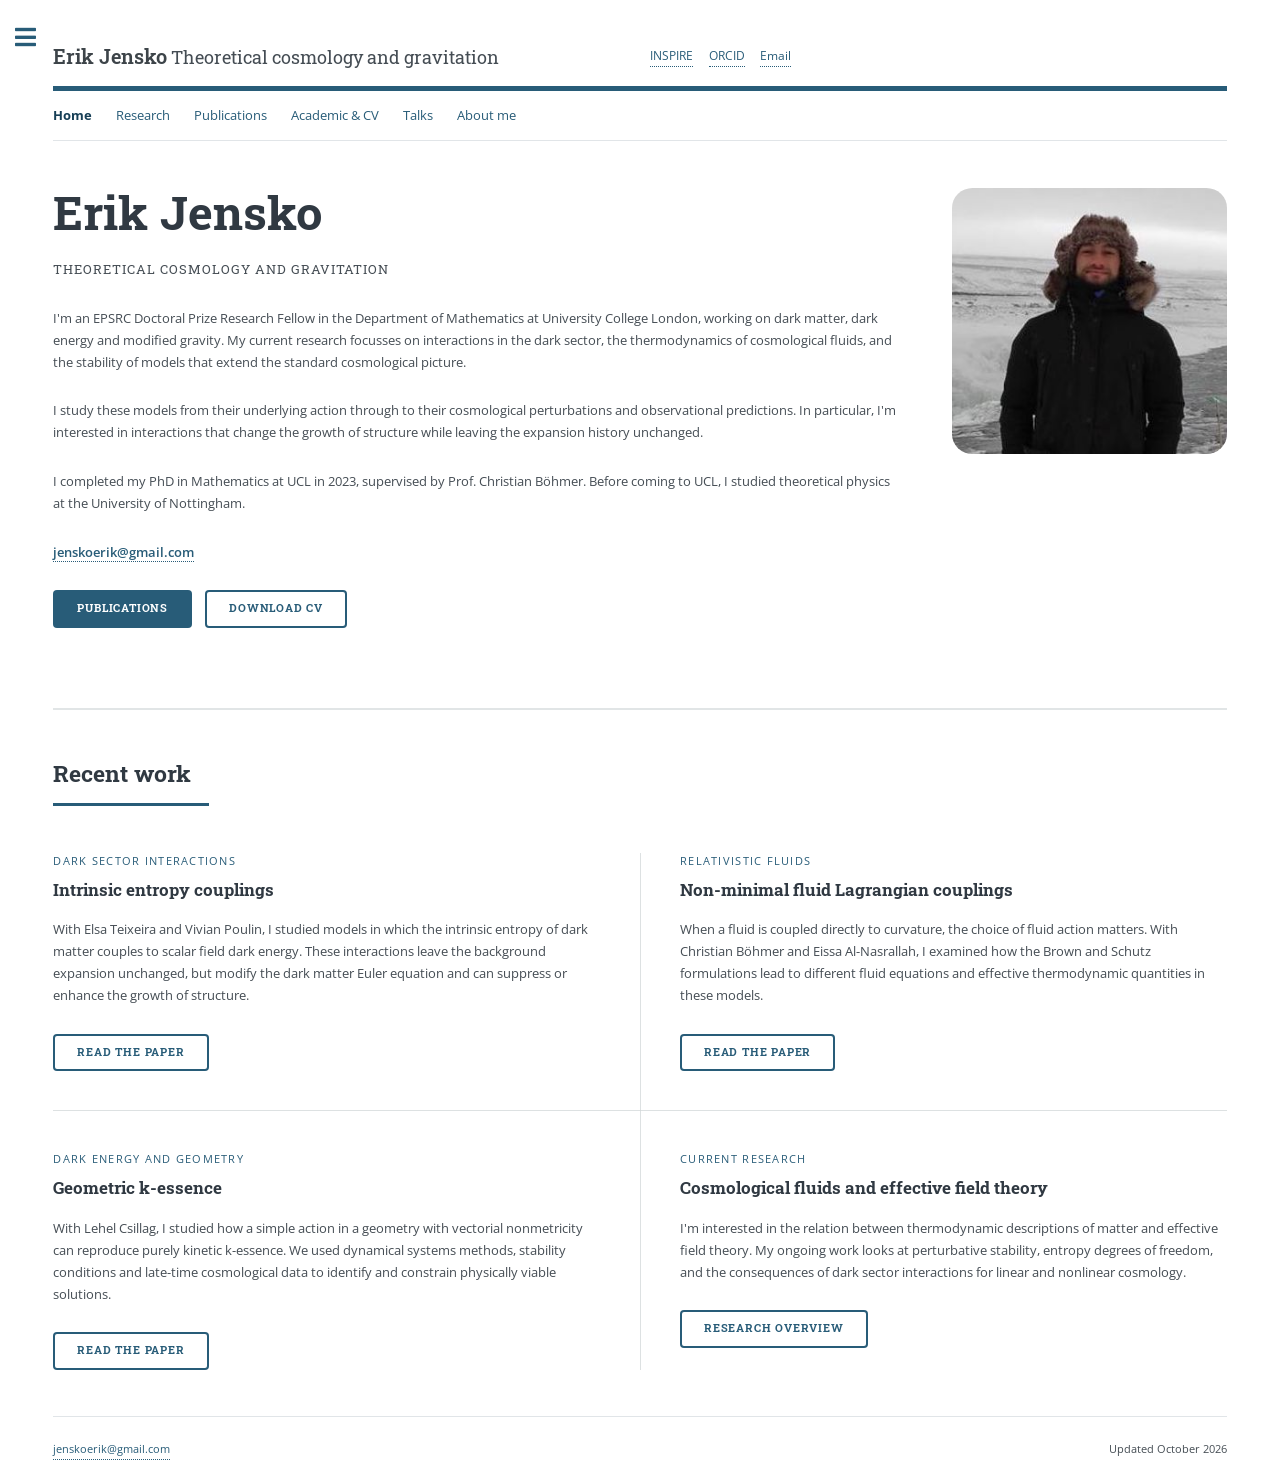
==== commit 03394752: "Update index.html" ====
--- a/index.html
+++ b/index.html
@@ -26,9 +26,9 @@
     <main id="content">
 <section id="banner">
  <div class="content"><header><h1>Erik Jensko</h1><p>Theoretical cosmology and gravitation</p></header>
- <p>I'm a researcher in theoretical cosmology, working on dark matter, dark energy and modified gravity. My current research focusses on interactions in the dark sector, the thermodynamics of cosmological fluids, and the stability of models that extend the standard cosmological picture.</p>
+ <p>I'm an EPSRC Doctoral Prize Research Fellow in the Department of Mathematics at University College London, working on dark matter, dark energy and modified gravity. My current research focusses on interactions in the dark sector, the thermodynamics of cosmological fluids, and the stability of models that extend the standard cosmological picture.</p>
  <p>I study these models from their underlying action through to their cosmological perturbations and observational predictions. In particular, I'm interested in interactions that change the growth of structure while leaving the expansion history unchanged.</p>
- <p>My research at University College London has been supported by an EPSRC Doctoral Prize Fellowship (April 2024–October 2026). I completed my PhD in Mathematics at UCL in 2023, supervised by Prof. Christian Böhmer. Before coming to UCL, I studied theoretical physics at the University of Nottingham.</p>
+ <p>I completed my PhD in Mathematics at UCL in 2023, supervised by Prof. Christian Böhmer. Before coming to UCL, I studied theoretical physics at the University of Nottingham.</p>
  <p class="direct-contact"><a href="mailto:jenskoerik@gmail.com">jenskoerik@gmail.com</a></p>
  <ul class="actions"><li><a class="button primary" href="publications.html">Publications</a></li><li><a class="button" href="PDF/Erik_Jensko_CV.pdf">Download CV</a></li></ul>
  </div><span class="image object portrait"><img src="images/me.jpg" alt="Portrait of Erik Jensko"></span>
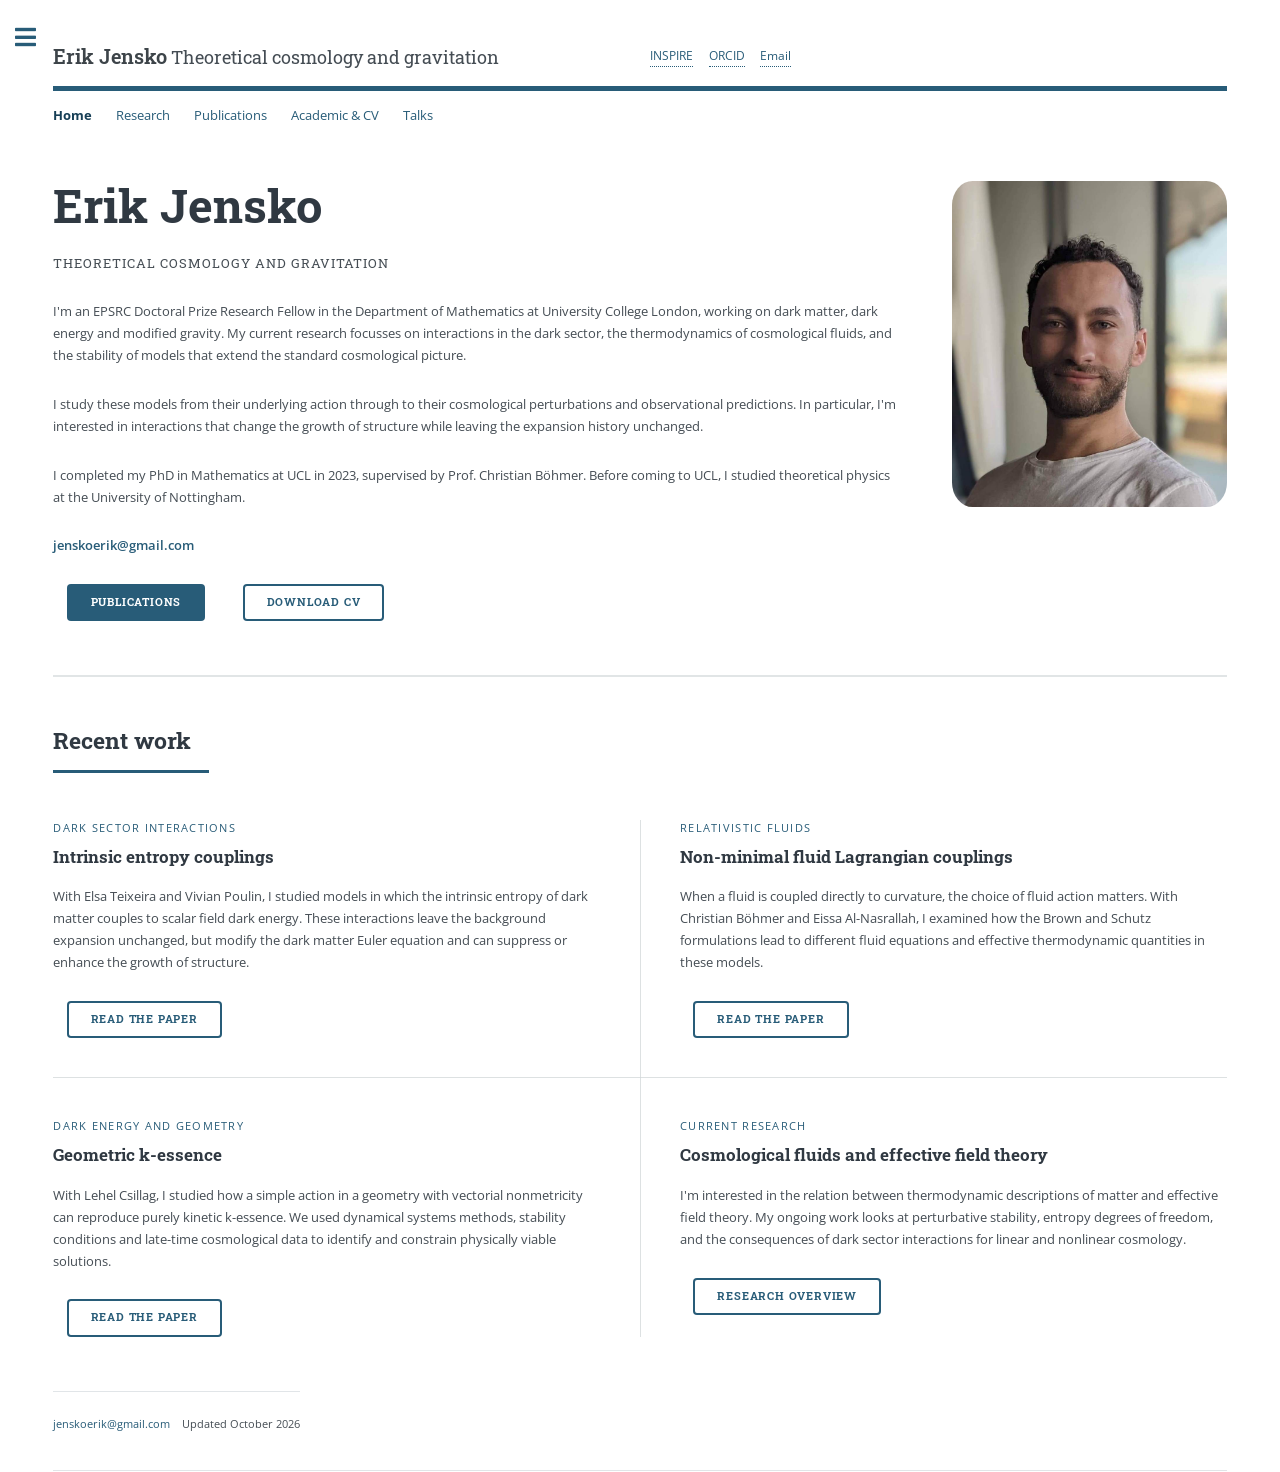
==== commit 3d79b365: "Update index.html" ====
--- a/index.html
+++ b/index.html
@@ -4,7 +4,7 @@
 <head>
   <meta charset="utf-8">
   <meta name="viewport" content="width=device-width, initial-scale=1">
-  <title>Theoretical cosmology and gravitation | Erik Jensko</title>
+  <title>Erik Jensko</title>
   <meta name="description" content="Erik Jensko: theoretical cosmology, interacting dark sectors, cosmological fluids and modified gravity. Research, publications and contact details.">
   <meta name="author" content="Erik Jensko">
   <link rel="canonical" href="https://erikjensko.github.io/">
@@ -22,7 +22,7 @@
       <a href="index.html" class="logo"><strong>Erik Jensko</strong><span> Theoretical cosmology and gravitation</span></a>
       <nav class="header-links" aria-label="Research profiles"><a href="https://inspirehep.net/authors/1873100">INSPIRE</a><a href="https://orcid.org/0000-0002-6422-0753">ORCID</a><a href="mailto:jenskoerik@gmail.com">Email</a></nav>
     </header>
-    <nav class="page-nav" aria-label="Main navigation"><ul><li><a href="index.html" aria-current="page">Home</a></li><li><a href="research.html">Research</a></li><li><a href="publications.html">Publications</a></li><li><a href="academic.html">Academic & CV</a></li><li><a href="talks.html">Talks</a></li><li><a href="misc.html">About me</a></li></ul></nav>
+    <nav class="page-nav" aria-label="Main navigation"><ul><li><a href="index.html" aria-current="page">Home</a></li><li><a href="research.html">Research</a></li><li><a href="publications.html">Publications</a></li><li><a href="academic.html">Academic & CV</a></li><li><a href="talks.html">Talks</a></li><!--<li><a href="misc.html">About me</a></li></ul></nav>-->
     <main id="content">
 <section id="banner">
  <div class="content"><header><h1>Erik Jensko</h1><p>Theoretical cosmology and gravitation</p></header>
@@ -43,7 +43,7 @@
     <footer class="page-footer"><a href="mailto:jenskoerik@gmail.com">jenskoerik@gmail.com</a><span>Updated October 2026</span></footer>
   </div></div>
   <aside id="sidebar"><div class="inner">
-    <nav id="menu" aria-label="Sidebar navigation"><header class="major"><h2>Erik Jensko</h2></header><ul><li><a href="index.html" aria-current="page">Home</a></li><li><a href="research.html">Research</a></li><li><a href="publications.html">Publications</a></li><li><a href="academic.html">Academic & CV</a></li><li><a href="talks.html">Talks</a></li><li><a href="misc.html">About me</a></li></ul></nav>
+    <nav id="menu" aria-label="Sidebar navigation"><header class="major"><h2>Erik Jensko</h2></header><ul><li><a href="index.html" aria-current="page">Home</a></li><li><a href="research.html">Research</a></li><li><a href="publications.html">Publications</a></li><li><a href="academic.html">Academic & CV</a></li><li><a href="talks.html">Talks</a></li><!--<li><a href="misc.html">About me</a></li></ul></nav>-->
     <section><header class="major"><h2>Contact</h2></header><ul class="contact"><li class="icon solid fa-envelope"><a href="mailto:jenskoerik@gmail.com">jenskoerik@gmail.com</a></li></ul><p>Theoretical cosmology, dark sector models and modified gravity.</p></section>
     <section><header class="major"><h2>Research profiles</h2></header><ul class="alt"><li><a href="https://inspirehep.net/authors/1873100">INSPIRE publication record</a></li><li><a href="https://orcid.org/0000-0002-6422-0753">ORCID</a></li><li><a href="https://github.com/ErikJensko">GitHub</a></li><li><a href="https://www.researchgate.net/profile/Erik-Jensko">ResearchGate</a></li></ul><a class="button" href="PDF/Erik_Jensko_CV.pdf">Download CV</a></section>
     <footer id="footer"><p class="copyright">&copy; Erik Jensko. Design: <a href="https://html5up.net/editorial">Editorial by HTML5 UP</a>.</p></footer>
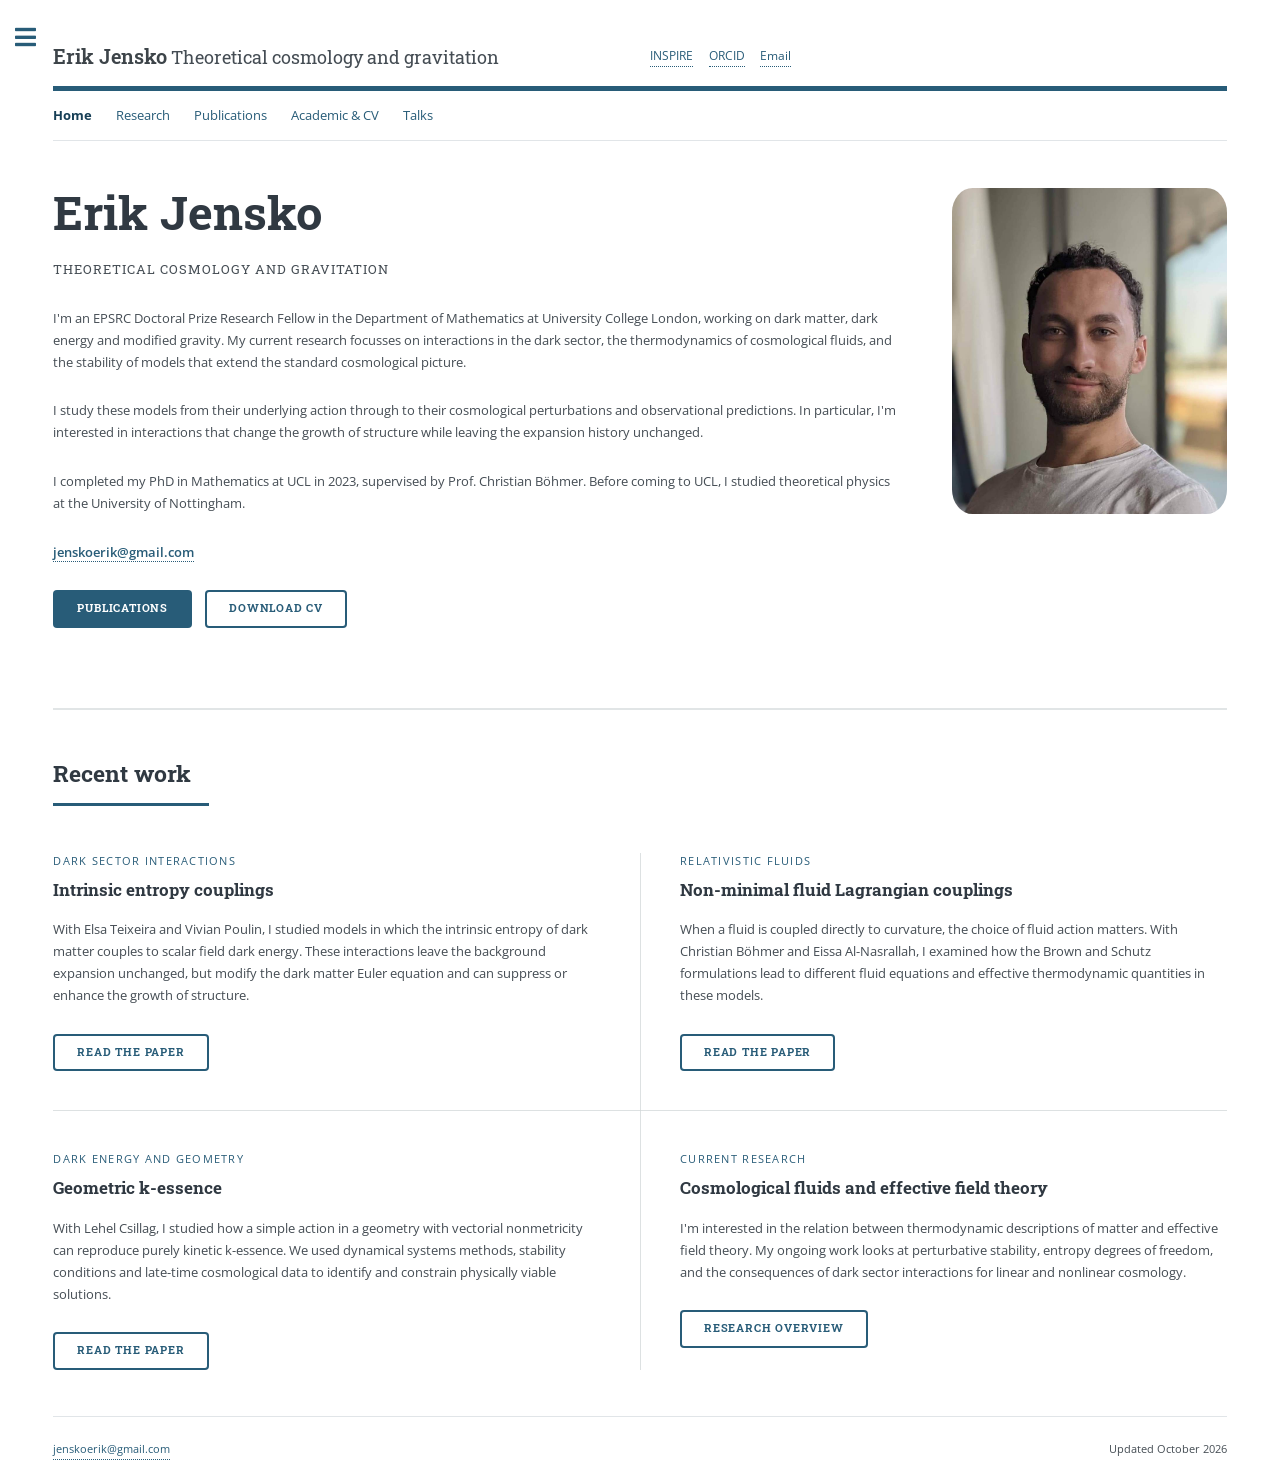
==== commit 75a17674: "Update index.html" ====
--- a/index.html
+++ b/index.html
@@ -22,7 +22,7 @@
       <a href="index.html" class="logo"><strong>Erik Jensko</strong><span> Theoretical cosmology and gravitation</span></a>
       <nav class="header-links" aria-label="Research profiles"><a href="https://inspirehep.net/authors/1873100">INSPIRE</a><a href="https://orcid.org/0000-0002-6422-0753">ORCID</a><a href="mailto:jenskoerik@gmail.com">Email</a></nav>
     </header>
-    <nav class="page-nav" aria-label="Main navigation"><ul><li><a href="index.html" aria-current="page">Home</a></li><li><a href="research.html">Research</a></li><li><a href="publications.html">Publications</a></li><li><a href="academic.html">Academic & CV</a></li><li><a href="talks.html">Talks</a></li><!--<li><a href="misc.html">About me</a></li></ul></nav>-->
+    <nav class="page-nav" aria-label="Main navigation"><ul><li><a href="index.html" aria-current="page">Home</a></li><li><a href="research.html">Research</a></li><li><a href="publications.html">Publications</a></li><li><a href="academic.html">Academic & CV</a></li><li><a href="talks.html">Talks</a></li><!--<li><a href="misc.html">About me</a></li>--></ul></nav>
     <main id="content">
 <section id="banner">
  <div class="content"><header><h1>Erik Jensko</h1><p>Theoretical cosmology and gravitation</p></header>
@@ -43,7 +43,7 @@
     <footer class="page-footer"><a href="mailto:jenskoerik@gmail.com">jenskoerik@gmail.com</a><span>Updated October 2026</span></footer>
   </div></div>
   <aside id="sidebar"><div class="inner">
-    <nav id="menu" aria-label="Sidebar navigation"><header class="major"><h2>Erik Jensko</h2></header><ul><li><a href="index.html" aria-current="page">Home</a></li><li><a href="research.html">Research</a></li><li><a href="publications.html">Publications</a></li><li><a href="academic.html">Academic & CV</a></li><li><a href="talks.html">Talks</a></li><!--<li><a href="misc.html">About me</a></li></ul></nav>-->
+    <nav id="menu" aria-label="Sidebar navigation"><header class="major"><h2>Erik Jensko</h2></header><ul><li><a href="index.html" aria-current="page">Home</a></li><li><a href="research.html">Research</a></li><li><a href="publications.html">Publications</a></li><li><a href="academic.html">Academic & CV</a></li><li><a href="talks.html">Talks</a></li><!--<li><a href="misc.html">About me</a></li>--></ul></nav>
     <section><header class="major"><h2>Contact</h2></header><ul class="contact"><li class="icon solid fa-envelope"><a href="mailto:jenskoerik@gmail.com">jenskoerik@gmail.com</a></li></ul><p>Theoretical cosmology, dark sector models and modified gravity.</p></section>
     <section><header class="major"><h2>Research profiles</h2></header><ul class="alt"><li><a href="https://inspirehep.net/authors/1873100">INSPIRE publication record</a></li><li><a href="https://orcid.org/0000-0002-6422-0753">ORCID</a></li><li><a href="https://github.com/ErikJensko">GitHub</a></li><li><a href="https://www.researchgate.net/profile/Erik-Jensko">ResearchGate</a></li></ul><a class="button" href="PDF/Erik_Jensko_CV.pdf">Download CV</a></section>
     <footer id="footer"><p class="copyright">&copy; Erik Jensko. Design: <a href="https://html5up.net/editorial">Editorial by HTML5 UP</a>.</p></footer>
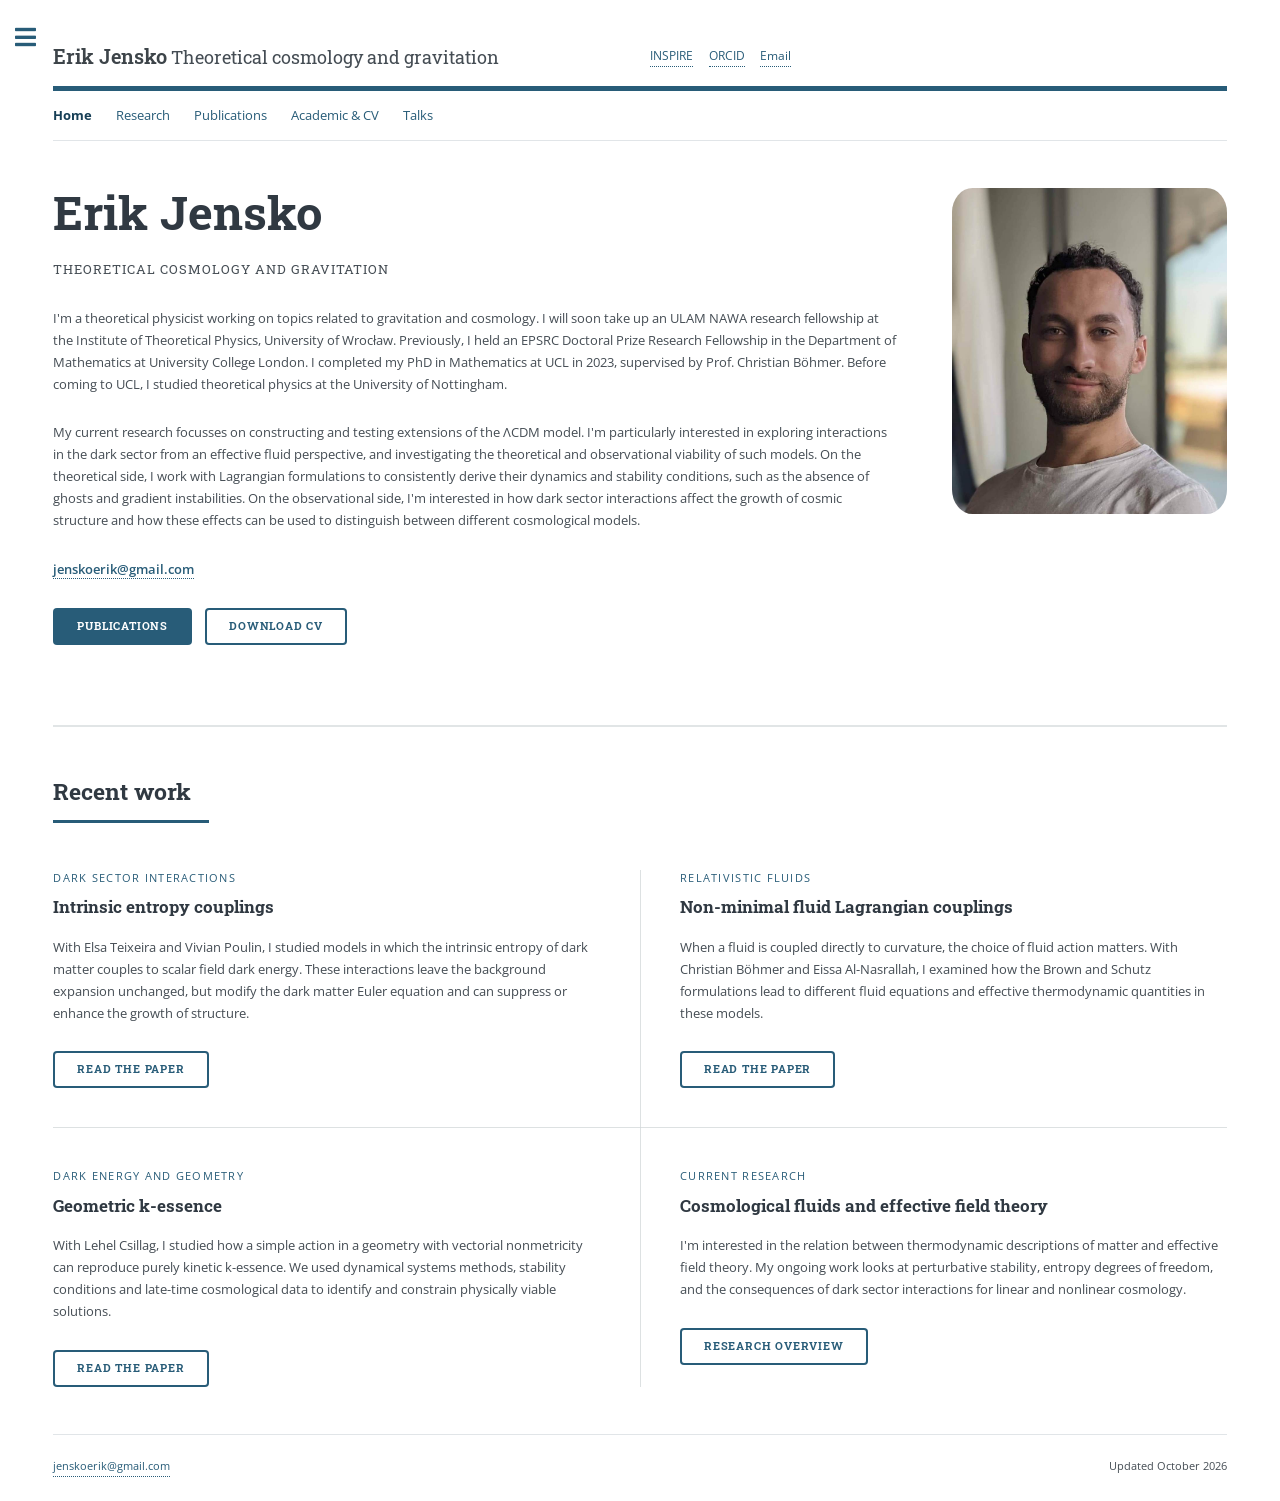
==== commit 0d5a937c: "updates in index.html" ====
--- a/index.html
+++ b/index.html
@@ -2,6 +2,15 @@
 <!-- Editorial by HTML5 UP | html5up.net | CCA 3.0: html5up.net/license -->
 <html lang="en">
 <head>
+  <!-- Google tag (gtag.js) -->
+<script async src="https://www.googletagmanager.com/gtag/js?id=G-P6YXBCEYWW"></script>
+<script>
+  window.dataLayer = window.dataLayer || [];
+  function gtag(){dataLayer.push(arguments);}
+  gtag('js', new Date());
+
+  gtag('config', 'G-P6YXBCEYWW');
+</script>
   <meta charset="utf-8">
   <meta name="viewport" content="width=device-width, initial-scale=1">
   <title>Erik Jensko</title>
@@ -26,9 +35,8 @@
     <main id="content">
 <section id="banner">
  <div class="content"><header><h1>Erik Jensko</h1><p>Theoretical cosmology and gravitation</p></header>
- <p>I'm an EPSRC Doctoral Prize Research Fellow in the Department of Mathematics at University College London, working on dark matter, dark energy and modified gravity. My current research focusses on interactions in the dark sector, the thermodynamics of cosmological fluids, and the stability of models that extend the standard cosmological picture.</p>
- <p>I study these models from their underlying action through to their cosmological perturbations and observational predictions. In particular, I'm interested in interactions that change the growth of structure while leaving the expansion history unchanged.</p>
- <p>I completed my PhD in Mathematics at UCL in 2023, supervised by Prof. Christian Böhmer. Before coming to UCL, I studied theoretical physics at the University of Nottingham.</p>
+ <p> I'm a theoretical physicist working on topics related to gravitation and cosmology. I will soon take up an ULAM NAWA research fellowship at the Institute of Theoretical Physics, University of Wrocław. Previously, I held an EPSRC Doctoral Prize Research Fellowship in the Department of Mathematics at University College London. I completed my PhD in Mathematics at UCL in 2023, supervised by Prof. Christian Böhmer. Before coming to UCL, I studied theoretical physics at the University of Nottingham.</p>
+ <p>My current research focusses on constructing and testing extensions of the ΛCDM model. I'm particularly interested in exploring interactions in the dark sector from an effective fluid perspective, and investigating the theoretical and observational viability of such models. On the theoretical side, I work with Lagrangian formulations to consistently derive their dynamics and stability conditions, such as the absence of ghosts and gradient instabilities. On the observational side, I'm interested in how dark sector interactions affect the growth of cosmic structure and how these effects can be used to distinguish between different cosmological models. </p>
  <p class="direct-contact"><a href="mailto:jenskoerik@gmail.com">jenskoerik@gmail.com</a></p>
  <ul class="actions"><li><a class="button primary" href="publications.html">Publications</a></li><li><a class="button" href="PDF/Erik_Jensko_CV.pdf">Download CV</a></li></ul>
  </div><span class="image object portrait"><img src="images/me.jpg" alt="Portrait of Erik Jensko"></span>
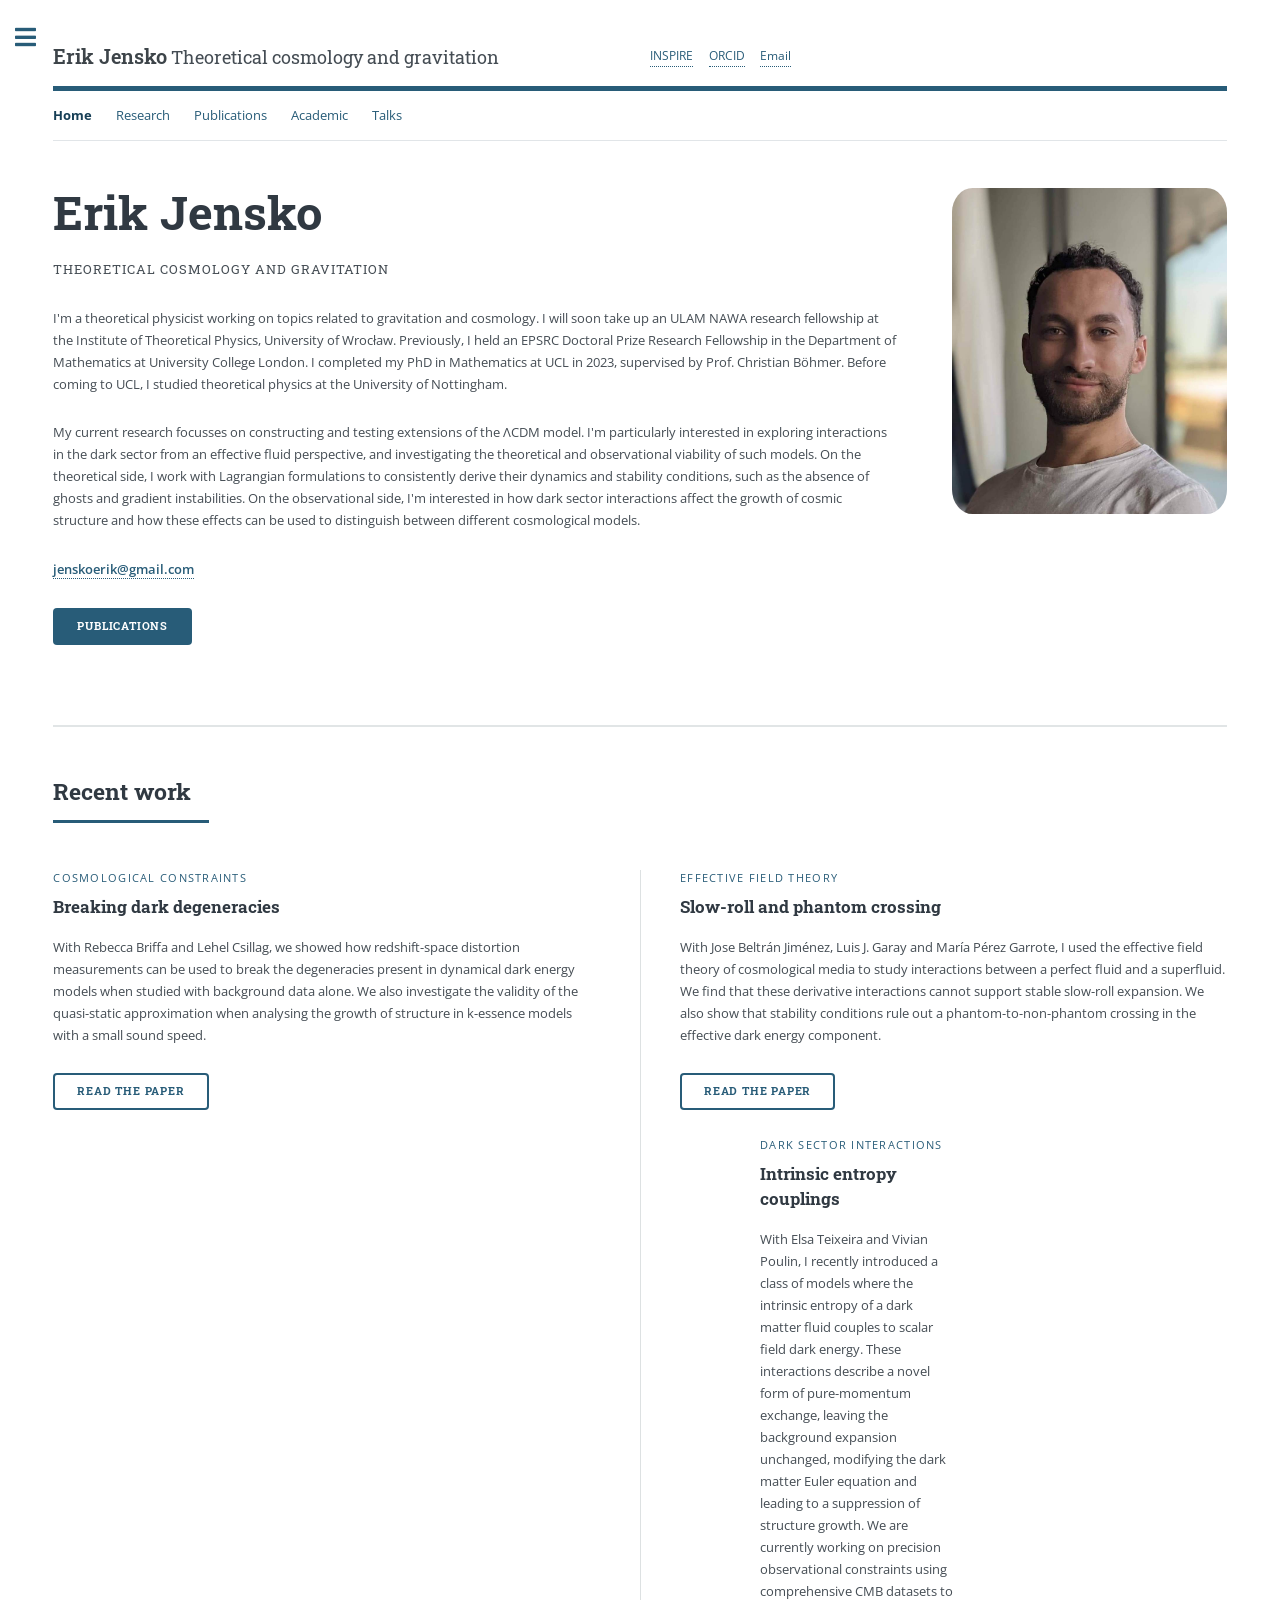
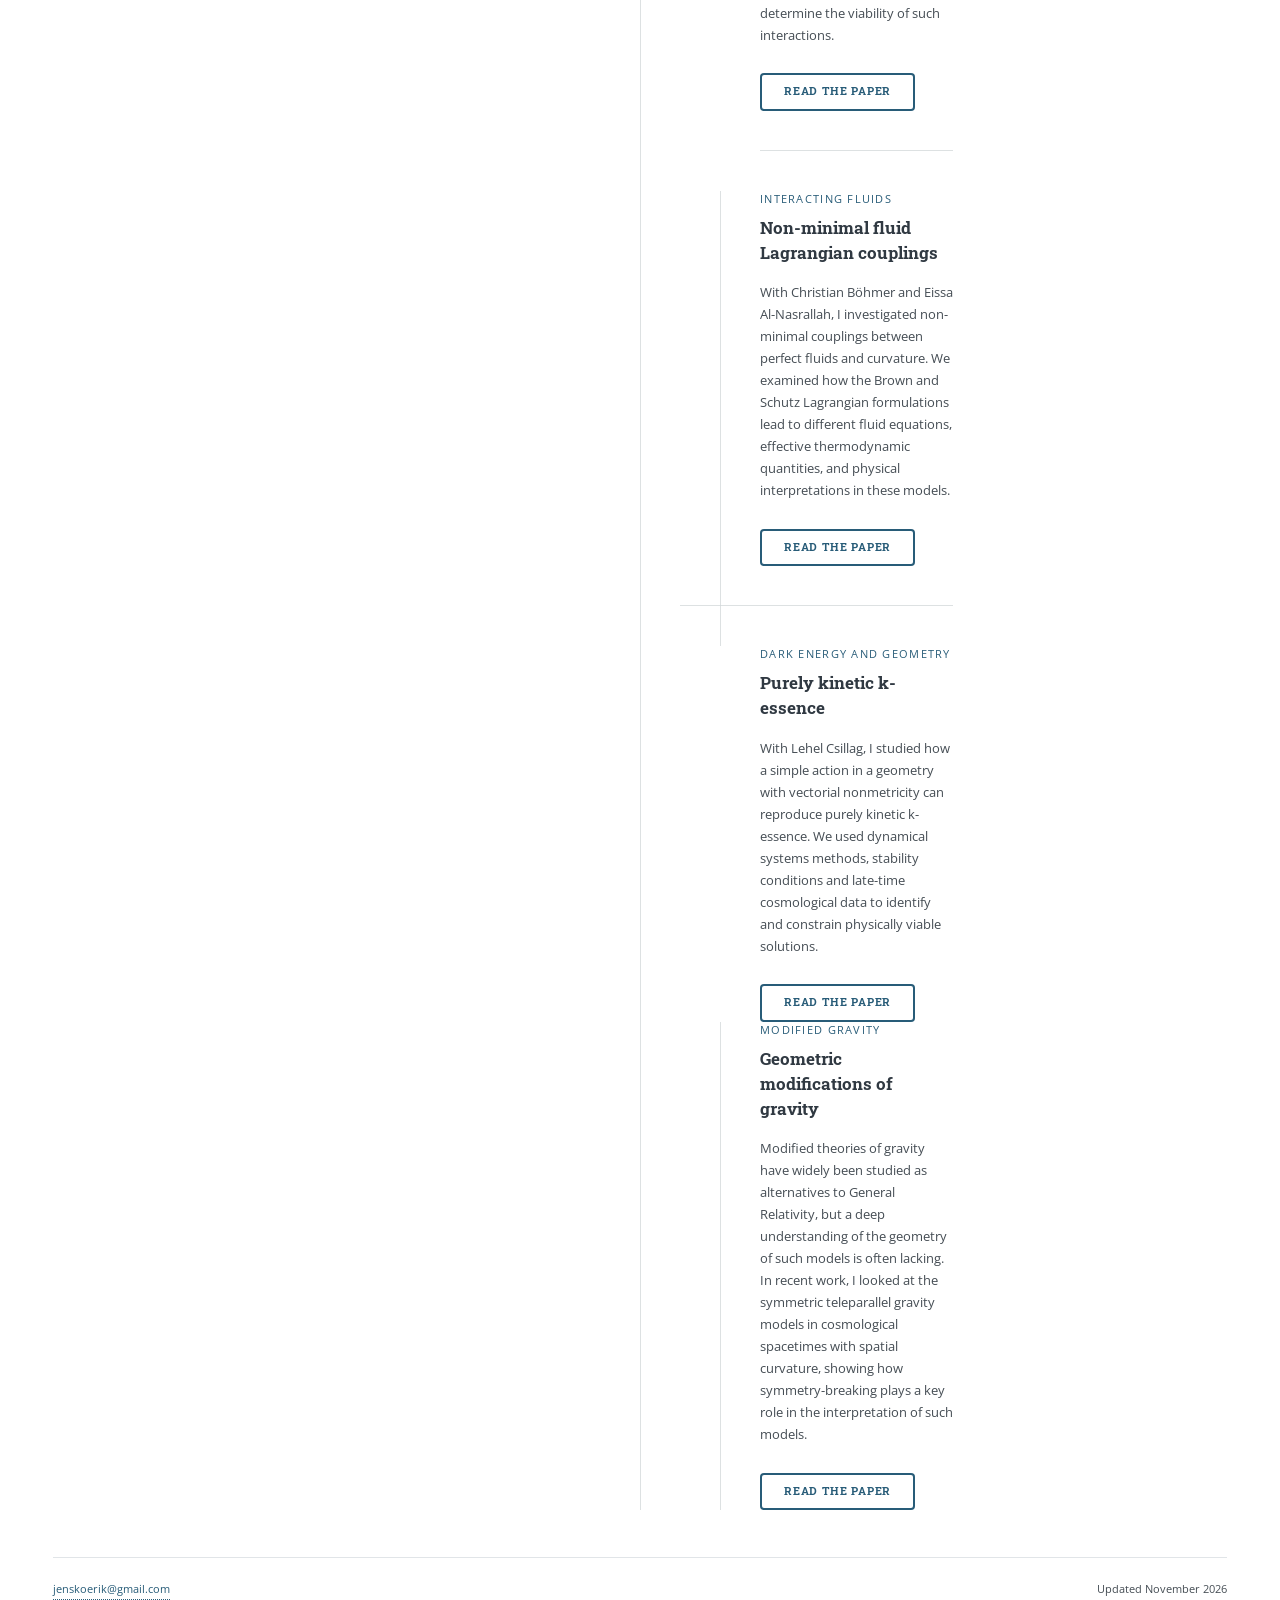
==== commit 8a698ddb: "Update in index.html" ====
--- a/index.html
+++ b/index.html
@@ -14,12 +14,9 @@
   <meta charset="utf-8">
   <meta name="viewport" content="width=device-width, initial-scale=1">
   <title>Erik Jensko</title>
-  <meta name="description" content="Erik Jensko: theoretical cosmology, interacting dark sectors, cosmological fluids and modified gravity. Research, publications and contact details.">
-  <meta name="author" content="Erik Jensko">
+  <meta name="description" content="Erik Jensko: theoretical cosmology, interacting dark sectors, cosmological fluids and modified gravity.">
   <link rel="canonical" href="https://erikjensko.github.io/">
   <meta property="og:title" content="Theoretical cosmology and gravitation | Erik Jensko">
-  <meta property="og:description" content="Erik Jensko: theoretical cosmology, interacting dark sectors, cosmological fluids and modified gravity. Research, publications and contact details.">
-  <meta property="og:type" content="website">
   <link rel="stylesheet" href="assets/css/main.css">
   <link rel="stylesheet" href="assets/css/updates.css">
 </head>
@@ -31,29 +28,63 @@
       <a href="index.html" class="logo"><strong>Erik Jensko</strong><span> Theoretical cosmology and gravitation</span></a>
       <nav class="header-links" aria-label="Research profiles"><a href="https://inspirehep.net/authors/1873100">INSPIRE</a><a href="https://orcid.org/0000-0002-6422-0753">ORCID</a><a href="mailto:jenskoerik@gmail.com">Email</a></nav>
     </header>
-    <nav class="page-nav" aria-label="Main navigation"><ul><li><a href="index.html" aria-current="page">Home</a></li><li><a href="research.html">Research</a></li><li><a href="publications.html">Publications</a></li><li><a href="academic.html">Academic & CV</a></li><li><a href="talks.html">Talks</a></li><!--<li><a href="misc.html">About me</a></li>--></ul></nav>
+    <nav class="page-nav" aria-label="Main navigation"><ul><li><a href="index.html" aria-current="page">Home</a></li><li><a href="research.html">Research</a></li><li><a href="publications.html">Publications</a></li><li><a href="academic.html">Academic</a></li><li><a href="talks.html">Talks</a></li><!--<li><a href="misc.html">About me</a></li>--></ul></nav>
     <main id="content">
 <section id="banner">
  <div class="content"><header><h1>Erik Jensko</h1><p>Theoretical cosmology and gravitation</p></header>
  <p> I'm a theoretical physicist working on topics related to gravitation and cosmology. I will soon take up an ULAM NAWA research fellowship at the Institute of Theoretical Physics, University of Wrocław. Previously, I held an EPSRC Doctoral Prize Research Fellowship in the Department of Mathematics at University College London. I completed my PhD in Mathematics at UCL in 2023, supervised by Prof. Christian Böhmer. Before coming to UCL, I studied theoretical physics at the University of Nottingham.</p>
  <p>My current research focusses on constructing and testing extensions of the ΛCDM model. I'm particularly interested in exploring interactions in the dark sector from an effective fluid perspective, and investigating the theoretical and observational viability of such models. On the theoretical side, I work with Lagrangian formulations to consistently derive their dynamics and stability conditions, such as the absence of ghosts and gradient instabilities. On the observational side, I'm interested in how dark sector interactions affect the growth of cosmic structure and how these effects can be used to distinguish between different cosmological models. </p>
  <p class="direct-contact"><a href="mailto:jenskoerik@gmail.com">jenskoerik@gmail.com</a></p>
- <ul class="actions"><li><a class="button primary" href="publications.html">Publications</a></li><li><a class="button" href="PDF/Erik_Jensko_CV.pdf">Download CV</a></li></ul>
+ <ul class="actions"><li><a class="button primary" href="publications.html">Publications</a></li></ul>
  </div><span class="image object portrait"><img src="images/me.jpg" alt="Portrait of Erik Jensko"></span>
 </section>
 <section><header class="major"><h2>Recent work</h2></header><div class="posts">
- <article><p class="eyebrow">Dark sector interactions</p><h3>Intrinsic entropy couplings</h3><p>With Elsa Teixeira and Vivian Poulin, I studied models in which the intrinsic entropy of dark matter couples to scalar field dark energy. These interactions leave the background expansion unchanged, but modify the dark matter Euler equation and can suppress or enhance the growth of structure.</p><ul class="actions"><li><a class="button" href="https://arxiv.org/abs/2603.10622">Read the paper</a></li></ul></article>
- <article><p class="eyebrow">Relativistic fluids</p><h3>Non-minimal fluid Lagrangian couplings</h3><p>When a fluid is coupled directly to curvature, the choice of fluid action matters. With Christian Böhmer and Eissa Al-Nasrallah, I examined how the Brown and Schutz formulations lead to different fluid equations and effective thermodynamic quantities in these models.</p><ul class="actions"><li><a class="button" href="https://arxiv.org/abs/2605.16220">Read the paper</a></li></ul></article>
- <article><p class="eyebrow">Dark energy and geometry</p><h3>Geometric k-essence</h3><p>With Lehel Csillag, I studied how a simple action in a geometry with vectorial nonmetricity can reproduce purely kinetic k-essence. We used dynamical systems methods, stability conditions and late-time cosmological data to identify and constrain physically viable solutions.</p><ul class="actions"><li><a class="button" href="https://arxiv.org/abs/2505.15975">Read the paper</a></li></ul></article>
- <article><p class="eyebrow">Current research</p><h3>Cosmological fluids and effective field theory</h3><p>I'm interested in the relation between thermodynamic descriptions of matter and effective field theory. My ongoing work looks at perturbative stability, entropy degrees of freedom, and the consequences of dark sector interactions for linear and nonlinear cosmology.</p><ul class="actions"><li><a class="button" href="research.html">Research overview</a></li></ul></article>
-</div></section>
+  <article>
+  <p class="eyebrow">Cosmological constraints</p>
+  <h3>Breaking dark degeneracies</h3>
+  <p>With Rebecca Briffa and Lehel Csillag, we showed how redshift-space distortion measurements can be used to break the degeneracies present in dynamical dark energy models when studied with background data alone. We also investigate the validity of the quasi-static approximation when analysing the growth of structure in k-essence models with a small sound speed.</p>
+    <ul class="actions">
+    <li>
+      <a class="button" href="https://arxiv.org/abs/2611.07033">
+        Read the paper
+      </a>
+    </li>
+  </ul>
+</article>
+
+<article>
+  <p class="eyebrow">Effective field theory</p>
+  <h3>Slow-roll and phantom crossing</h3>
+  <p>With Jose Beltrán Jiménez, Luis J. Garay and María Pérez Garrote, I used the effective field theory of cosmological media to study interactions between a perfect fluid and a superfluid. We find that these derivative interactions cannot support stable slow-roll expansion. We also show that stability conditions rule out a phantom-to-non-phantom crossing in the effective dark energy component.</p>
+  <ul class="actions">
+    <li>
+      <a class="button" href="https://arxiv.org/abs/2611.05560">
+        Read the paper
+      </a>
+    </li>
+  </ul>
+  <article><p class="eyebrow">Dark sector interactions</p><h3>Intrinsic entropy couplings</h3>
+<p> With Elsa Teixeira and Vivian Poulin, I recently introduced a class of models where the intrinsic entropy of a dark matter fluid couples to scalar field dark energy. These interactions describe a novel form of pure-momentum exchange, leaving the background expansion unchanged, modifying the dark matter Euler equation and leading to a suppression of structure growth. We are currently working on precision observational constraints using comprehensive CMB datasets to determine the viability of such interactions.</p><ul class="actions"><li><a class="button" href="https://arxiv.org/abs/2603.10622">Read the paper</a></li></ul></article>
+
+ <article><p class="eyebrow">Interacting fluids</p><h3>Non-minimal fluid Lagrangian couplings</h3>
+<p>With Christian Böhmer and Eissa Al-Nasrallah, I investigated non-minimal couplings between perfect fluids and curvature. We examined how the Brown and Schutz Lagrangian formulations lead to different fluid equations, effective thermodynamic quantities, and physical interpretations in these models.</p><ul class="actions"><li><a class="button" href="https://arxiv.org/abs/2605.16220">Read the paper</a></li></ul></article>
+
+ <article><p class="eyebrow">Dark energy and geometry</p><h3>Purely kinetic k-essence</h3>
+<p>With Lehel Csillag, I studied how a simple action in a geometry with vectorial nonmetricity can reproduce purely kinetic k-essence. We used dynamical systems methods, stability conditions and late-time cosmological data to identify and constrain physically viable solutions.</p><ul class="actions"><li><a class="button" href="https://arxiv.org/abs/2505.15975">Read the paper</a></li></ul></article>
+
+
+ <article><p class="eyebrow">Modified gravity</p><h3>Geometric modifications of gravity</h3>
+<p>Modified theories of gravity have widely been studied as alternatives to General Relativity, but a deep understanding of the geometry of such models is often lacking. In recent work, I looked at the symmetric teleparallel gravity models in cosmological spacetimes with spatial curvature, showing how symmetry-breaking plays a key role in the interpretation of such models.
+</p><ul class="actions"><li><a class="button" href="https://arxiv.org/abs/2407.17568">Read the paper</a></li></ul></article>
+
+  </div></section>
 </main>
-    <footer class="page-footer"><a href="mailto:jenskoerik@gmail.com">jenskoerik@gmail.com</a><span>Updated October 2026</span></footer>
+    <footer class="page-footer"><a href="mailto:jenskoerik@gmail.com">jenskoerik@gmail.com</a><span>Updated November 2026</span></footer>
   </div></div>
   <aside id="sidebar"><div class="inner">
-    <nav id="menu" aria-label="Sidebar navigation"><header class="major"><h2>Erik Jensko</h2></header><ul><li><a href="index.html" aria-current="page">Home</a></li><li><a href="research.html">Research</a></li><li><a href="publications.html">Publications</a></li><li><a href="academic.html">Academic & CV</a></li><li><a href="talks.html">Talks</a></li><!--<li><a href="misc.html">About me</a></li>--></ul></nav>
+    <nav id="menu" aria-label="Sidebar navigation"><header class="major"><h2>Erik Jensko</h2></header><ul><li><a href="index.html" aria-current="page">Home</a></li><li><a href="research.html">Research</a></li><li><a href="publications.html">Publications</a></li><li><a href="academic.html">Academic</a></li><li><a href="talks.html">Talks</a></li><!--<li><a href="misc.html">About me</a></li>--></ul></nav>
     <section><header class="major"><h2>Contact</h2></header><ul class="contact"><li class="icon solid fa-envelope"><a href="mailto:jenskoerik@gmail.com">jenskoerik@gmail.com</a></li></ul><p>Theoretical cosmology, dark sector models and modified gravity.</p></section>
-    <section><header class="major"><h2>Research profiles</h2></header><ul class="alt"><li><a href="https://inspirehep.net/authors/1873100">INSPIRE publication record</a></li><li><a href="https://orcid.org/0000-0002-6422-0753">ORCID</a></li><li><a href="https://github.com/ErikJensko">GitHub</a></li><li><a href="https://www.researchgate.net/profile/Erik-Jensko">ResearchGate</a></li></ul><a class="button" href="PDF/Erik_Jensko_CV.pdf">Download CV</a></section>
+    <section><header class="major"><h2>Research profiles</h2></header><ul class="alt"><li><a href="https://inspirehep.net/authors/1873100">INSPIRE publication record</a></li><li><a href="https://orcid.org/0000-0002-6422-0753">ORCID</a></li><li><a href="https://github.com/ErikJensko">GitHub</a></li><li><a href="https://www.researchgate.net/profile/Erik-Jensko">ResearchGate</a></li></ul></section>
     <footer id="footer"><p class="copyright">&copy; Erik Jensko. Design: <a href="https://html5up.net/editorial">Editorial by HTML5 UP</a>.</p></footer>
   </div></aside>
 </div>
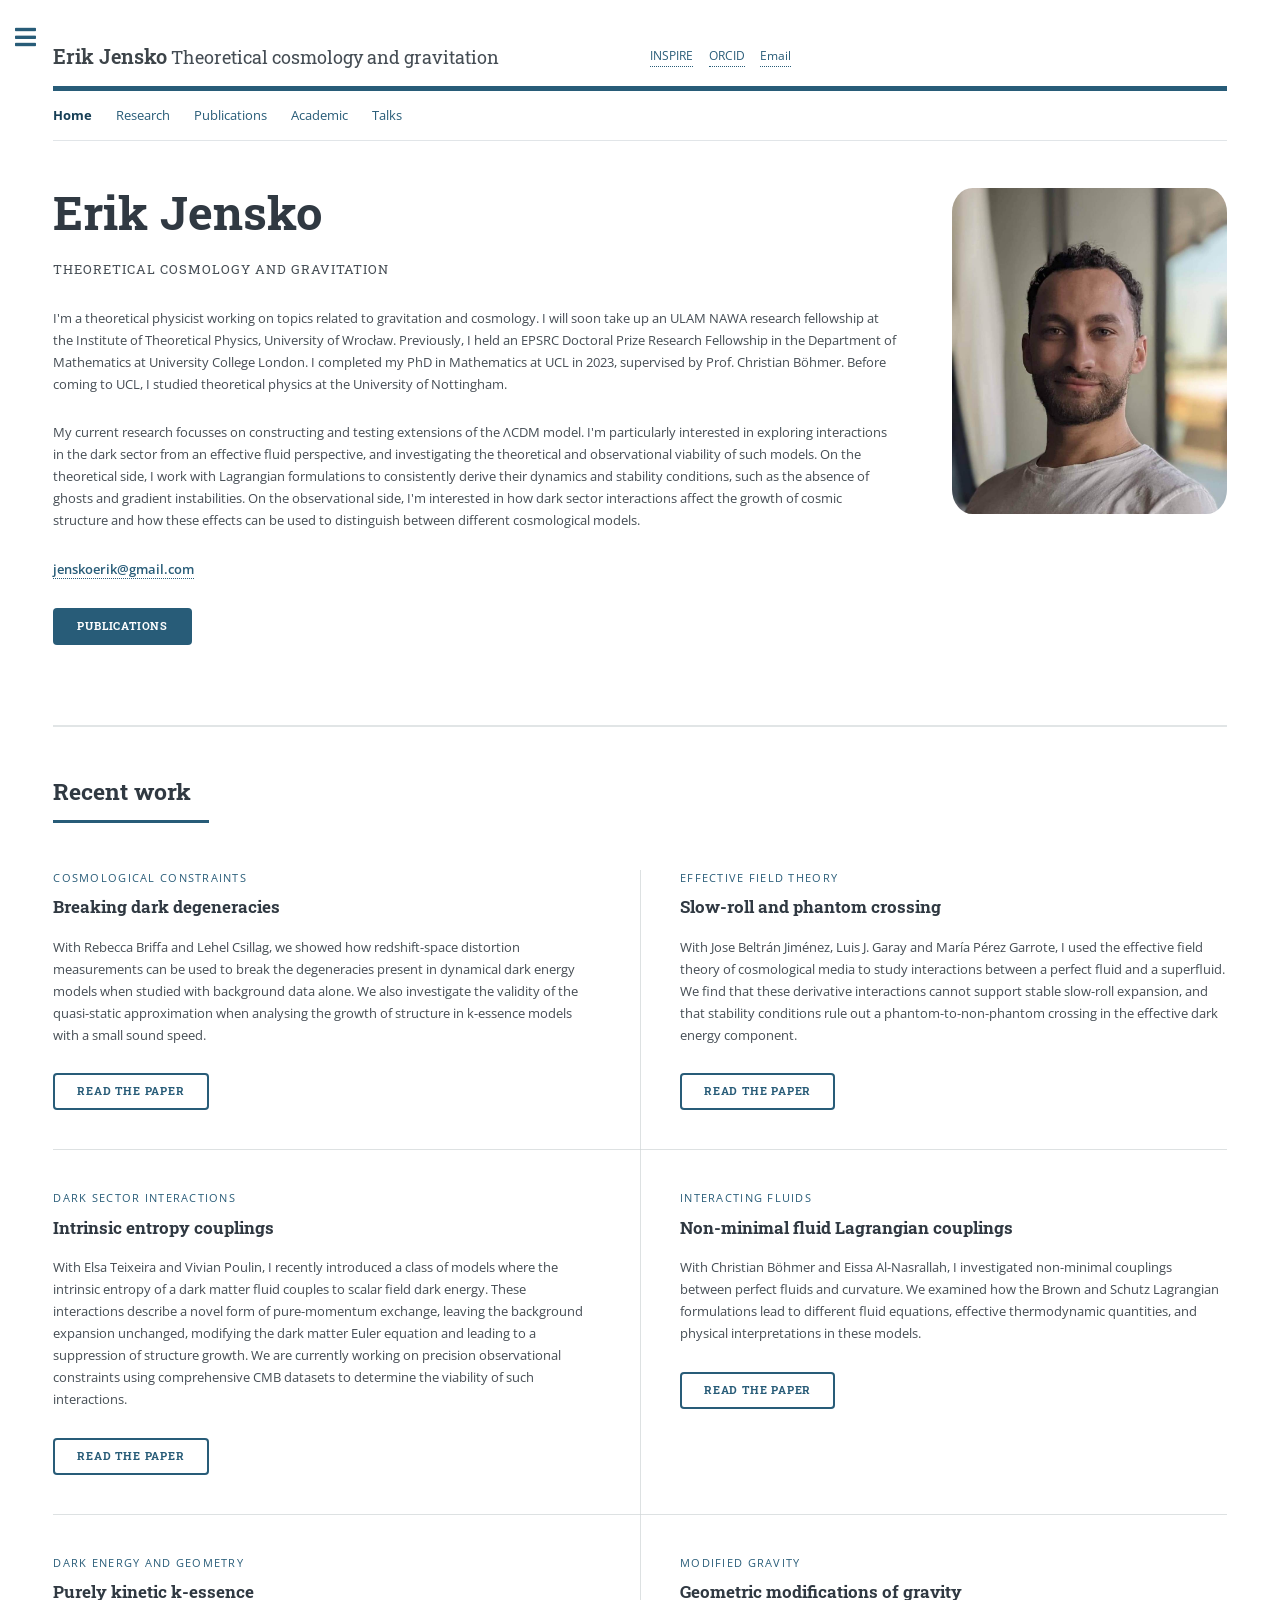
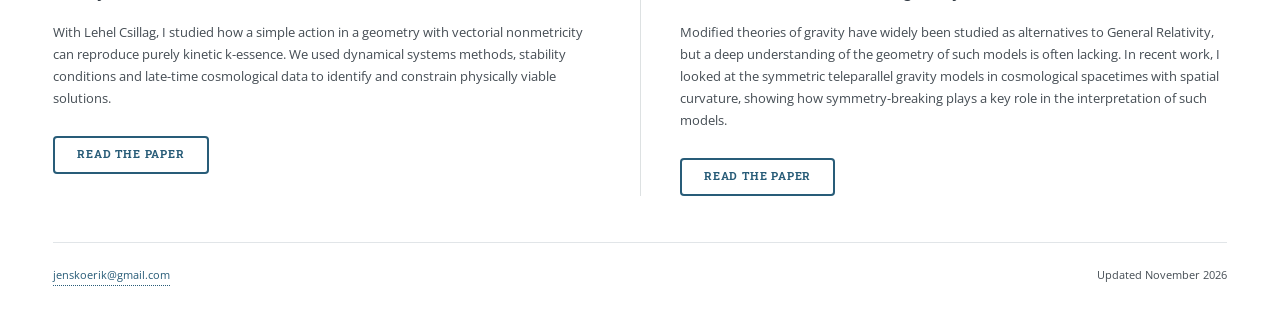
==== commit eac54d9a: "Improve paragraph clarity in index.html Revised text for clarity and added a conjunction for better " ====
--- a/index.html
+++ b/index.html
@@ -55,7 +55,7 @@
 <article>
   <p class="eyebrow">Effective field theory</p>
   <h3>Slow-roll and phantom crossing</h3>
-  <p>With Jose Beltrán Jiménez, Luis J. Garay and María Pérez Garrote, I used the effective field theory of cosmological media to study interactions between a perfect fluid and a superfluid. We find that these derivative interactions cannot support stable slow-roll expansion. We also show that stability conditions rule out a phantom-to-non-phantom crossing in the effective dark energy component.</p>
+  <p>With Jose Beltrán Jiménez, Luis J. Garay and María Pérez Garrote, I used the effective field theory of cosmological media to study interactions between a perfect fluid and a superfluid. We find that these derivative interactions cannot support stable slow-roll expansion, and that stability conditions rule out a phantom-to-non-phantom crossing in the effective dark energy component.</p>
   <ul class="actions">
     <li>
       <a class="button" href="https://arxiv.org/abs/2611.05560">
@@ -63,6 +63,7 @@
       </a>
     </li>
   </ul>
+  </article>
   <article><p class="eyebrow">Dark sector interactions</p><h3>Intrinsic entropy couplings</h3>
 <p> With Elsa Teixeira and Vivian Poulin, I recently introduced a class of models where the intrinsic entropy of a dark matter fluid couples to scalar field dark energy. These interactions describe a novel form of pure-momentum exchange, leaving the background expansion unchanged, modifying the dark matter Euler equation and leading to a suppression of structure growth. We are currently working on precision observational constraints using comprehensive CMB datasets to determine the viability of such interactions.</p><ul class="actions"><li><a class="button" href="https://arxiv.org/abs/2603.10622">Read the paper</a></li></ul></article>
 
